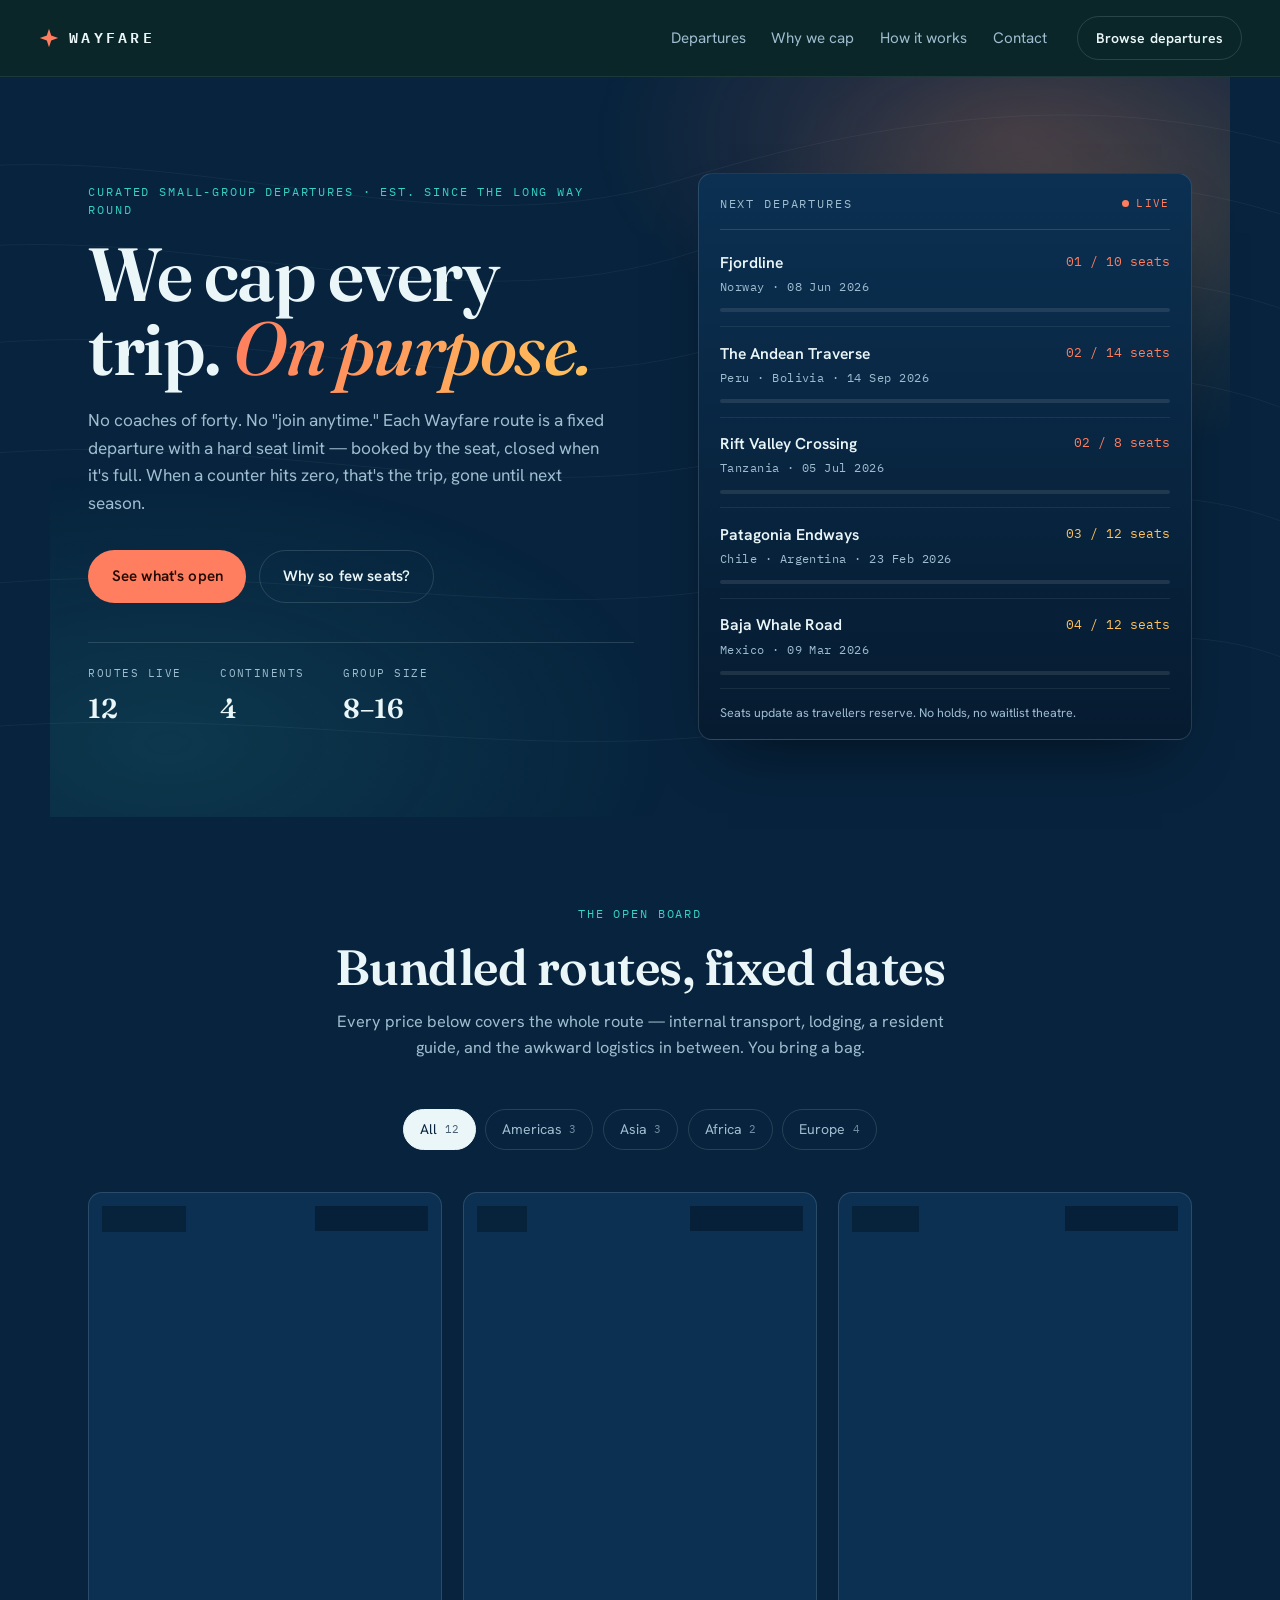
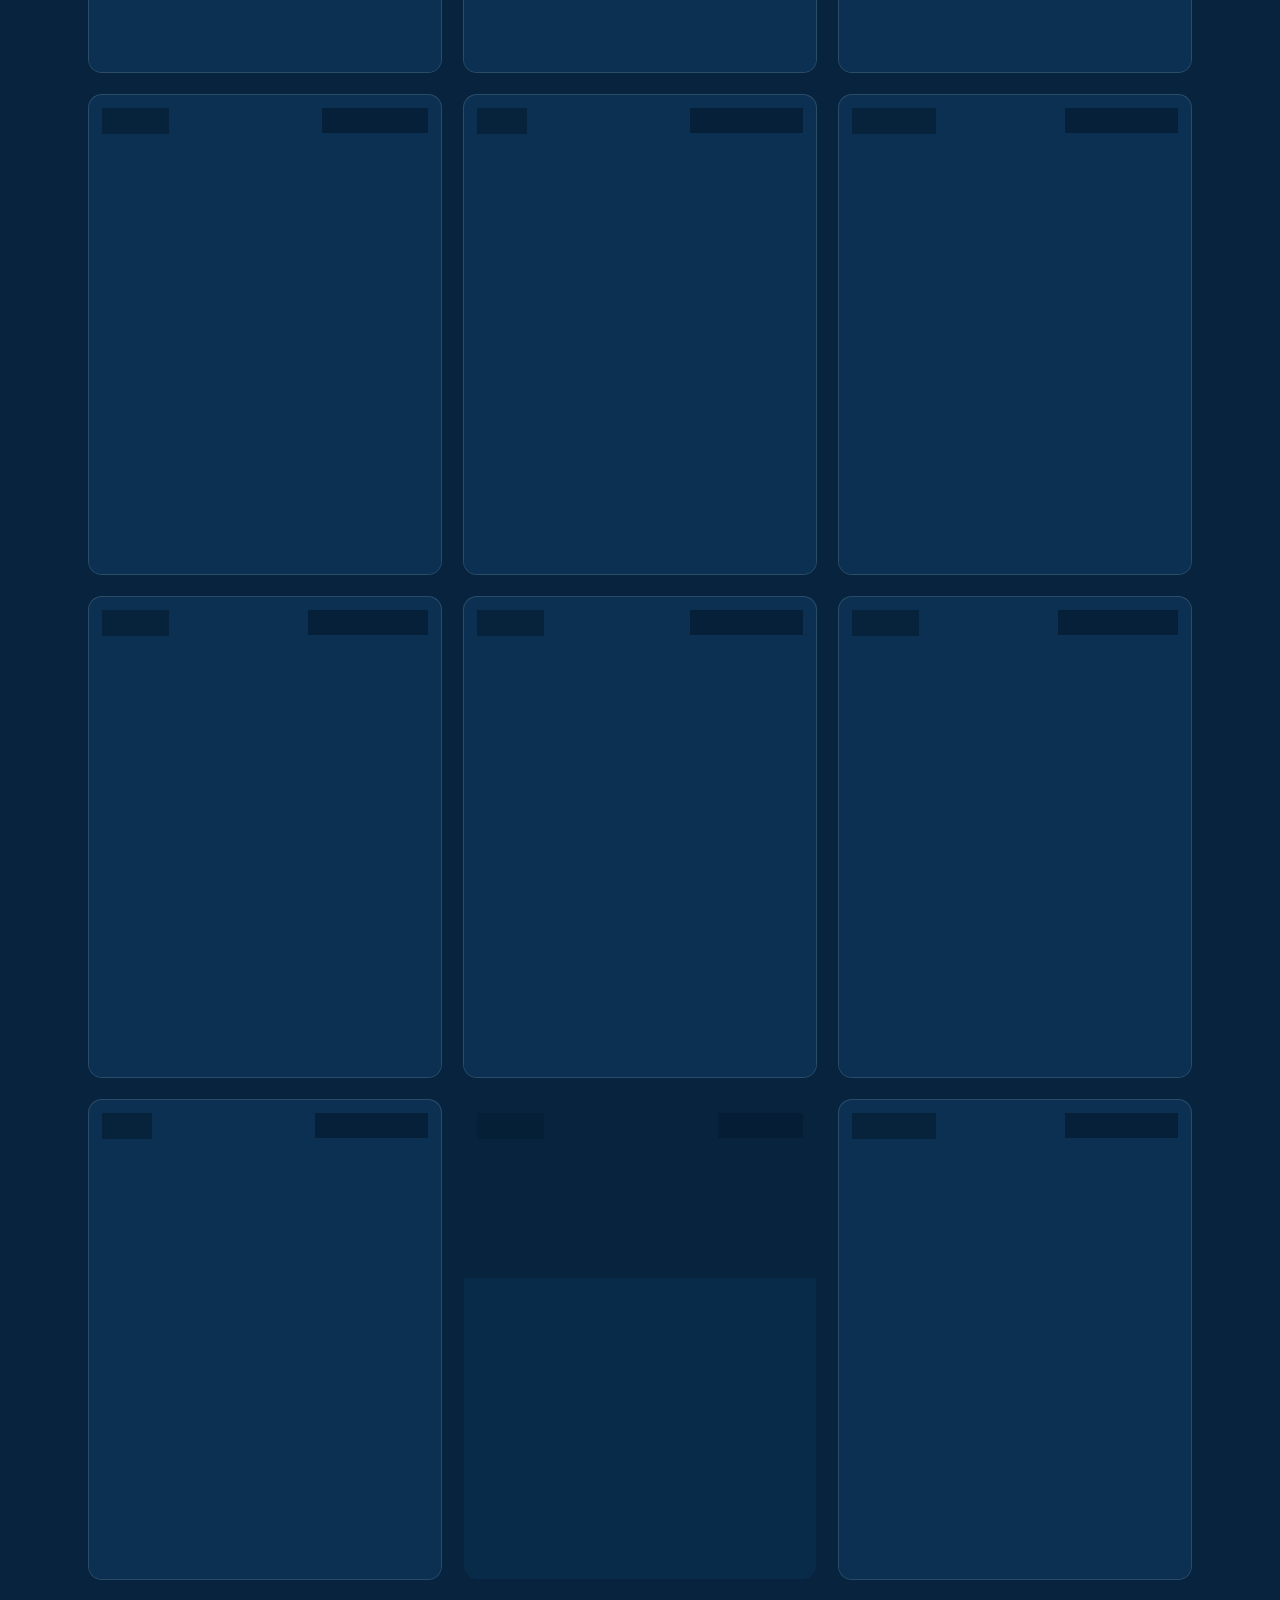
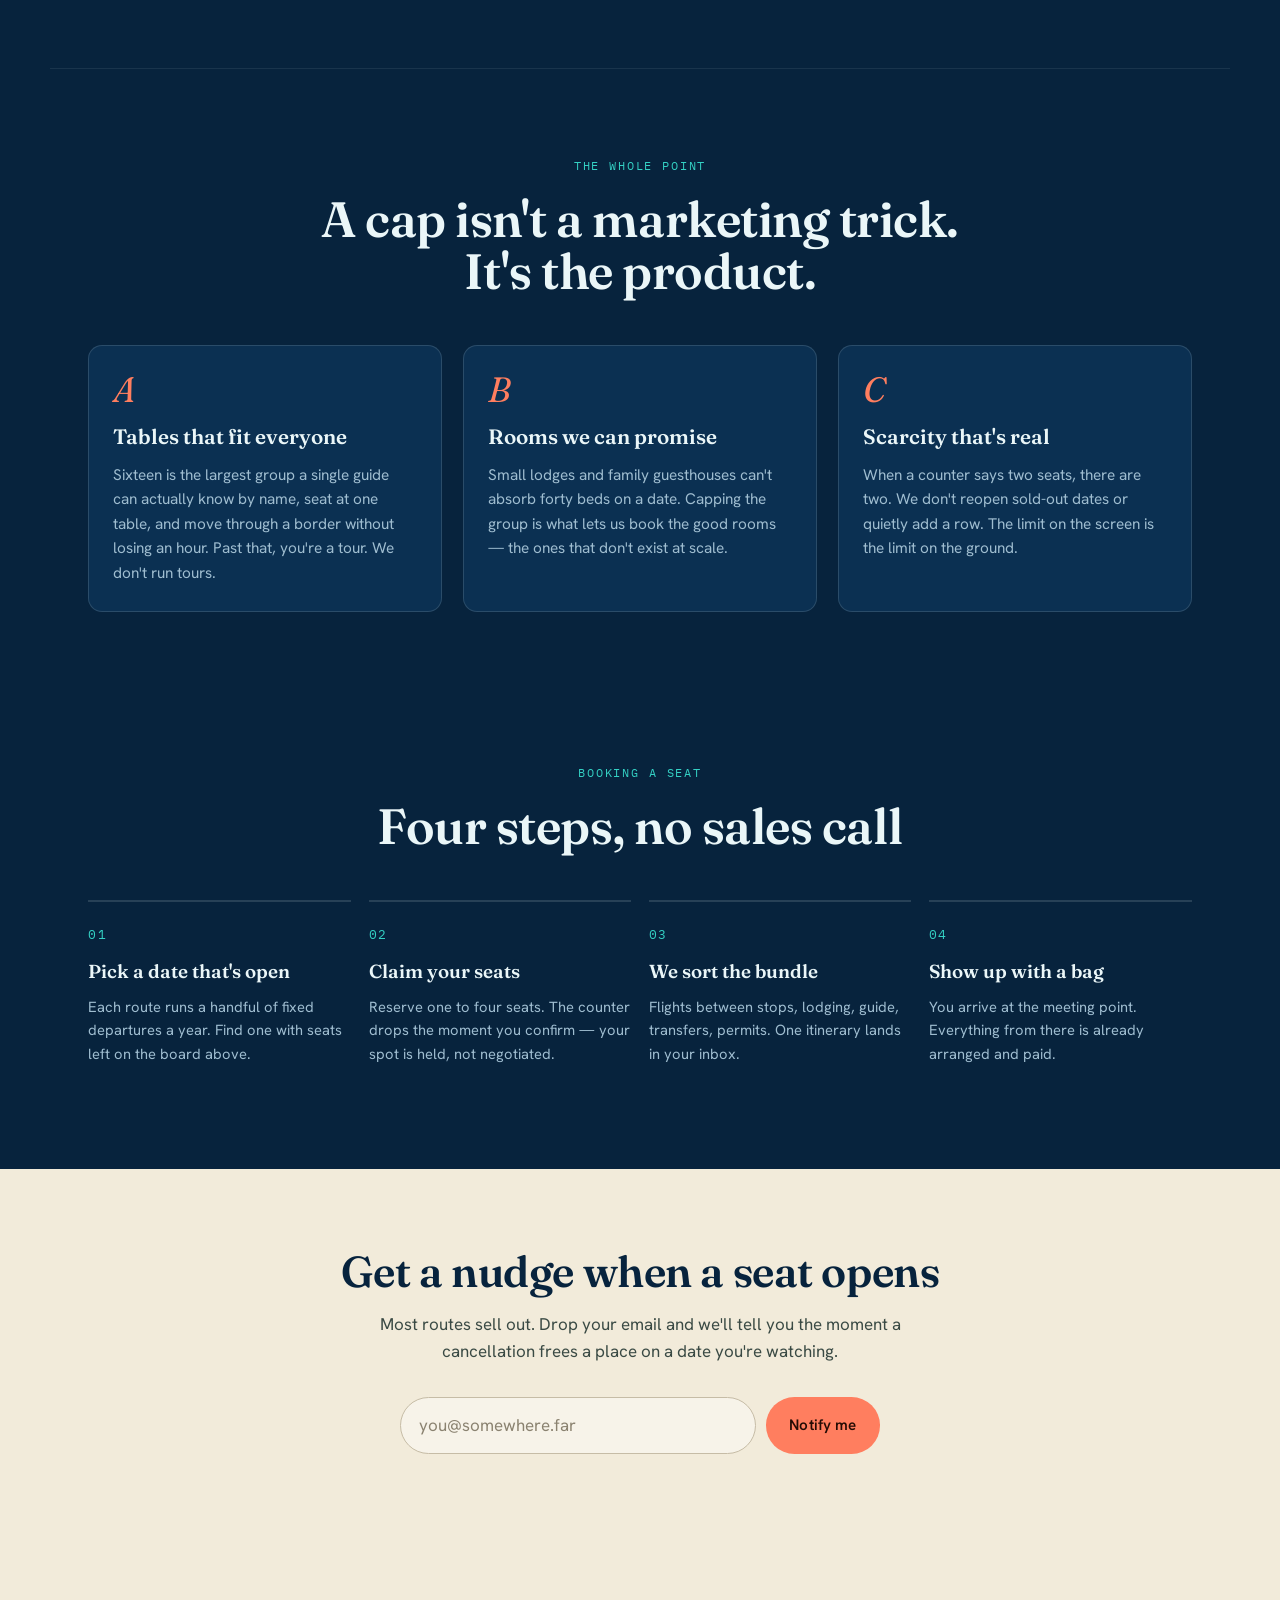
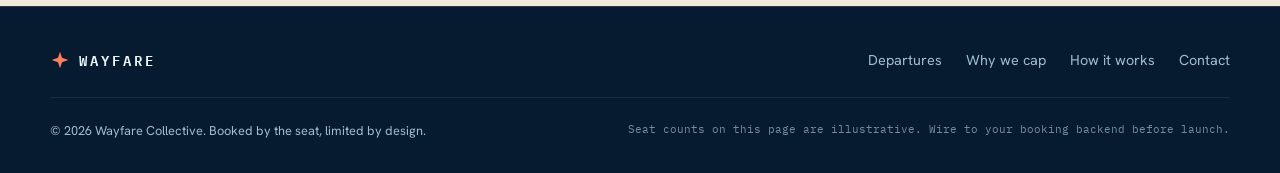
==== index.html @ a14437cc "Add files via upload" ====
<!DOCTYPE html>
<html lang="en">
<head>
<meta charset="UTF-8" />
<meta name="viewport" content="width=device-width, initial-scale=1.0" />
<title>Wayfare — Small-group departures, capped on purpose</title>
<meta name="description" content="Curated small-group trips with fixed dates and a hard cap on every departure. Reserve a seat before it's gone." />

<link rel="preconnect" href="https://fonts.googleapis.com" />
<link rel="preconnect" href="https://fonts.gstatic.com" crossorigin />
<link href="https://fonts.googleapis.com/css2?family=Fraunces:opsz,wght@9..144,400;9..144,500;9..144,600;9..144,900&family=Hanken+Grotesk:wght@400;500;600;700&family=IBM+Plex+Mono:wght@400;500;600&display=swap" rel="stylesheet" />

<link rel="stylesheet" href="styles.css" />
<script src="https://cdn.jsdelivr.net/npm/@emailjs/browser@4/dist/email.min.js"></script>
</head>
<body>

<!-- ambient contour backdrop -->
<svg class="contours" aria-hidden="true" viewBox="0 0 1440 900" preserveAspectRatio="xMidYMid slice">
  <g fill="none" stroke="currentColor" stroke-width="1">
    <path d="M-50 180 C 250 120, 500 260, 760 180 S 1280 80, 1500 200" />
    <path d="M-50 260 C 250 200, 520 340, 780 250 S 1300 150, 1500 280" />
    <path d="M-50 360 C 280 290, 560 430, 820 340 S 1320 250, 1500 380" />
    <path d="M-50 470 C 300 400, 600 540, 880 440 S 1340 360, 1500 490" />
    <path d="M-50 600 C 320 530, 640 660, 920 560 S 1360 480, 1500 610" />
    <path d="M-50 740 C 340 680, 680 800, 960 700 S 1380 620, 1500 760" />
  </g>
</svg>

<!-- ============ HEADER ============ -->
<header class="site-head" id="top">
  <a class="brand" href="#top" aria-label="Wayfare home">
    <span class="brand__mark" aria-hidden="true">
      <svg viewBox="0 0 24 24" width="22" height="22"><path d="M12 2 14.4 9.2 22 12 14.4 14.8 12 22 9.6 14.8 2 12 9.6 9.2Z" fill="currentColor"/></svg>
    </span>
    <span class="brand__word">WAYFARE</span>
  </a>

  <nav class="site-nav" aria-label="Primary">
    <a href="#departures">Departures</a>
    <a href="#why">Why we cap</a>
    <a href="#how">How it works</a>
    <a href="#contact">Contact</a>
  </nav>

  <a class="btn btn--ghost head-cta" href="#departures">Browse departures</a>

  <button class="nav-toggle" aria-expanded="false" aria-controls="mobile-nav" aria-label="Open menu">
    <span></span><span></span><span></span>
  </button>
</header>

<div class="mobile-nav" id="mobile-nav" hidden>
  <a href="#departures">Departures</a>
  <a href="#why">Why we cap</a>
  <a href="#how">How it works</a>
  <a href="#contact">Contact</a>
</div>

<main>
  <!-- ============ HERO ============ -->
  <section class="hero">
    <div class="hero__copy">
      <p class="eyebrow">Curated small-group departures · est. since the long way round</p>
      <h1 class="hero__title">We cap every<br>trip. <em>On purpose.</em></h1>
      <p class="hero__lede">
        No coaches of forty. No "join anytime." Each Wayfare route is a fixed
        departure with a hard seat limit — booked by the seat, closed when it's full.
        When a counter hits zero, that's the trip, gone until next season.
      </p>
      <div class="hero__actions">
        <a class="btn btn--solid" href="#departures">See what's open</a>
        <a class="btn btn--line" href="#why">Why so few seats?</a>
      </div>
      <dl class="hero__stats">
        <div><dt>Routes live</dt><dd data-stat="routes">—</dd></div>
        <div><dt>Continents</dt><dd>4</dd></div>
        <div><dt>Group size</dt><dd>8&ndash;16</dd></div>
      </dl>
    </div>

    <!-- SIGNATURE: live departure manifest -->
    <aside class="manifest" aria-label="Next departures">
      <div class="manifest__head">
        <span class="manifest__title">Next departures</span>
        <span class="live"><span class="live__dot"></span>live</span>
      </div>
      <ul class="manifest__list" id="manifest-list">
        <!-- rows injected by JS -->
      </ul>
      <p class="manifest__foot">Seats update as travellers reserve. No holds, no waitlist theatre.</p>
    </aside>
  </section>

  <!-- ============ DEPARTURES ============ -->
  <section class="departures" id="departures">
    <div class="sec-head">
      <p class="eyebrow">The open board</p>
      <h2 class="sec-title">Bundled routes, fixed dates</h2>
      <p class="sec-sub">Every price below covers the whole route — internal transport, lodging, a resident guide, and the awkward logistics in between. You bring a bag.</p>
    </div>

    <div class="filters" role="tablist" aria-label="Filter departures by region">
      <button class="chip is-active" role="tab" aria-selected="true" data-region="all">All <span class="chip__n" data-count="all"></span></button>
      <button class="chip" role="tab" aria-selected="false" data-region="Americas">Americas <span class="chip__n" data-count="Americas"></span></button>
      <button class="chip" role="tab" aria-selected="false" data-region="Asia">Asia <span class="chip__n" data-count="Asia"></span></button>
      <button class="chip" role="tab" aria-selected="false" data-region="Africa">Africa <span class="chip__n" data-count="Africa"></span></button>
      <button class="chip" role="tab" aria-selected="false" data-region="Europe">Europe <span class="chip__n" data-count="Europe"></span></button>
    </div>

    <div class="grid" id="trip-grid" aria-live="polite">
      <!-- cards injected by JS -->
    </div>
  </section>

  <!-- ============ WHY WE CAP ============ -->
  <section class="why" id="why">
    <div class="sec-head">
      <p class="eyebrow">The whole point</p>
      <h2 class="sec-title">A cap isn't a marketing trick. It's the product.</h2>
    </div>
    <div class="why__grid">
      <article class="reason">
        <span class="reason__num">A</span>
        <h3>Tables that fit everyone</h3>
        <p>Sixteen is the largest group a single guide can actually know by name, seat at one table, and move through a border without losing an hour. Past that, you're a tour. We don't run tours.</p>
      </article>
      <article class="reason">
        <span class="reason__num">B</span>
        <h3>Rooms we can promise</h3>
        <p>Small lodges and family guesthouses can't absorb forty beds on a date. Capping the group is what lets us book the good rooms — the ones that don't exist at scale.</p>
      </article>
      <article class="reason">
        <span class="reason__num">C</span>
        <h3>Scarcity that's real</h3>
        <p>When a counter says two seats, there are two. We don't reopen sold-out dates or quietly add a row. The limit on the screen is the limit on the ground.</p>
      </article>
    </div>
  </section>

  <!-- ============ HOW IT WORKS ============ -->
  <section class="how" id="how">
    <div class="sec-head">
      <p class="eyebrow">Booking a seat</p>
      <h2 class="sec-title">Four steps, no sales call</h2>
    </div>
    <ol class="steps">
      <li class="step">
        <span class="step__n">01</span>
        <h3>Pick a date that's open</h3>
        <p>Each route runs a handful of fixed departures a year. Find one with seats left on the board above.</p>
      </li>
      <li class="step">
        <span class="step__n">02</span>
        <h3>Claim your seats</h3>
        <p>Reserve one to four seats. The counter drops the moment you confirm — your spot is held, not negotiated.</p>
      </li>
      <li class="step">
        <span class="step__n">03</span>
        <h3>We sort the bundle</h3>
        <p>Flights between stops, lodging, guide, transfers, permits. One itinerary lands in your inbox.</p>
      </li>
      <li class="step">
        <span class="step__n">04</span>
        <h3>Show up with a bag</h3>
        <p>You arrive at the meeting point. Everything from there is already arranged and paid.</p>
      </li>
    </ol>
  </section>

  <!-- ============ CONTACT / CTA ============ -->
  <section class="cta-band" id="contact">
    <div class="cta-band__inner">
      <h2>Get a nudge when a seat opens</h2>
      <p>Most routes sell out. Drop your email and we'll tell you the moment a cancellation frees a place on a date you're watching.</p>
      <form class="signup" id="signup" novalidate>
        <label class="visually-hidden" for="signup-email">Email address</label>
        <input id="signup-email" name="email" type="email" inputmode="email" placeholder="you@somewhere.far" autocomplete="email" />
        <button class="btn btn--solid" type="submit">Notify me</button>
        <p class="signup__msg" id="signup-msg" role="status" aria-live="polite"></p>
      </form>
    </div>
  </section>
</main>

<!-- ============ FOOTER ============ -->
<footer class="site-foot">
  <div class="foot__top">
    <div class="brand brand--foot">
      <span class="brand__mark" aria-hidden="true">
        <svg viewBox="0 0 24 24" width="20" height="20"><path d="M12 2 14.4 9.2 22 12 14.4 14.8 12 22 9.6 14.8 2 12 9.6 9.2Z" fill="currentColor"/></svg>
      </span>
      <span class="brand__word">WAYFARE</span>
    </div>
    <nav class="foot__links" aria-label="Footer">
      <a href="#departures">Departures</a>
      <a href="#why">Why we cap</a>
      <a href="#how">How it works</a>
      <a href="#contact">Contact</a>
    </nav>
  </div>
  <div class="foot__bottom">
    <p>&copy; <span id="year"></span> Wayfare Collective. Booked by the seat, limited by design.</p>
    <p class="foot__fine">Seat counts on this page are illustrative. Wire to your booking backend before launch.</p>
  </div>
</footer>

<!-- ============ BOOKING MODAL ============ -->
<div class="modal" id="modal" role="dialog" aria-modal="true" aria-labelledby="modal-title" hidden>
  <div class="modal__scrim" data-close></div>
  <div class="modal__panel" role="document">
    <button class="modal__x" data-close aria-label="Close">&times;</button>

    <div class="modal__body" id="modal-body">
      <!-- reservation form injected by JS -->
    </div>
  </div>
</div>

<!-- toast stack -->
<div class="toasts" id="toasts" aria-live="polite" aria-atomic="false"></div>

<script src="data.js"></script>
<script src="booking.js"></script>
<script src="app.js"></script>
</body>
</html>
---- styles.css ----
/* =========================================================
   WAYFARE — styles.css
   Palette: coastal holiday. Deep ocean blues + turquoise water,
   with a warm sunset coral kept for scarcity & calls to action.
   Type: Fraunces (display) · Hanken Grotesk (body) · IBM Plex Mono (data)
   ========================================================= */

:root{
  --ink:        #07233D;   /* deep ocean navy ground */
  --ink-2:      #0B3052;   /* raised panel */
  --ink-3:      #061B30;   /* recessed */
  --paper:      #F2EBDA;   /* warm sand band — beach contrast */
  --paper-dim:  #d8cdb4;
  --bone:       #EAF6F8;   /* foam — text on dark */
  --bone-dim:   #9FBDD0;   /* muted text on dark */

  --ember:      #FF7E5F;   /* SUNSET CORAL — last seats / CTA warmth */
  --gold:       #FFC15A;   /* SUN — filling */
  --sea:        #34D1C4;   /* TURQUOISE — open / eyebrow accent */
  --sky:        #58B4E8;   /* azure — secondary accent */

  --line:       rgba(234,246,248,.14);
  --line-soft:  rgba(234,246,248,.08);

  --r:          14px;
  --r-sm:       9px;
  --maxw:       1180px;
  --ease:       cubic-bezier(.2,.7,.2,1);

  --f-display:  "Fraunces", Georgia, serif;
  --f-body:     "Hanken Grotesk", system-ui, sans-serif;
  --f-mono:     "IBM Plex Mono", ui-monospace, monospace;
}

/* ---------- reset ---------- */
*{box-sizing:border-box;margin:0;padding:0}
html{scroll-behavior:smooth}
body{
  background:var(--ink);
  color:var(--bone);
  font-family:var(--f-body);
  font-size:17px;
  line-height:1.6;
  -webkit-font-smoothing:antialiased;
  overflow-x:hidden;
}
img,svg{display:block;max-width:100%}
a{color:inherit;text-decoration:none}
button{font:inherit;cursor:pointer;border:none;background:none;color:inherit}
input{font:inherit}

.visually-hidden{position:absolute;width:1px;height:1px;clip:rect(0 0 0 0);overflow:hidden}
[hidden]{display:none!important}

:focus-visible{outline:2px solid var(--gold);outline-offset:3px;border-radius:4px}

/* ---------- ambient contours ---------- */
.contours{
  position:fixed;inset:0;width:100%;height:100%;
  color:var(--bone);opacity:.05;z-index:0;pointer-events:none;
}

/* ---------- shared bits ---------- */
.eyebrow{
  font-family:var(--f-mono);
  font-size:.72rem;letter-spacing:.16em;text-transform:uppercase;
  color:var(--sea);margin-bottom:1.1rem;
}
.sec-head{max-width:640px;margin:0 auto 3rem;text-align:center}
.sec-head .eyebrow{display:block}
.sec-title{
  font-family:var(--f-display);
  font-weight:600;font-size:clamp(2rem,4.5vw,3.1rem);
  line-height:1.05;letter-spacing:-.01em;
}
.sec-sub{color:var(--bone-dim);margin-top:1rem;font-size:1.02rem}

.btn{
  display:inline-flex;align-items:center;justify-content:center;
  gap:.5rem;padding:.85rem 1.4rem;border-radius:100px;
  font-weight:600;font-size:.95rem;letter-spacing:.01em;
  transition:transform .25s var(--ease), background .25s, color .25s, border-color .25s;
  border:1px solid transparent;white-space:nowrap;
}
.btn:hover{transform:translateY(-2px)}
.btn--solid{background:var(--ember);color:#240b04}
.btn--solid:hover{background:#f0734e}
.btn--line{border-color:var(--line);color:var(--bone)}
.btn--line:hover{border-color:var(--bone);background:rgba(245,241,230,.04)}
.btn--ghost{border-color:var(--line);color:var(--bone);padding:.6rem 1.1rem;font-size:.88rem}
.btn--ghost:hover{border-color:var(--sea);color:var(--sea)}

/* =========================================================
   HEADER
   ========================================================= */
.site-head{
  position:sticky;top:0;z-index:40;
  display:flex;align-items:center;gap:1.5rem;
  padding:1rem clamp(1.1rem,4vw,2.4rem);
  background:rgba(12,40,35,.78);
  backdrop-filter:blur(12px);
  border-bottom:1px solid var(--line-soft);
}
.brand{display:flex;align-items:center;gap:.55rem;font-weight:700}
.brand__mark{color:var(--ember);display:grid;place-items:center}
.brand__word{font-family:var(--f-mono);font-weight:600;letter-spacing:.22em;font-size:.92rem}
.site-nav{display:flex;gap:1.6rem;margin-left:auto;font-size:.95rem}
.site-nav a{color:var(--bone-dim);transition:color .2s}
.site-nav a:hover{color:var(--bone)}
.head-cta{margin-left:.4rem}

.nav-toggle{display:none;flex-direction:column;gap:5px;margin-left:auto;padding:.4rem}
.nav-toggle span{width:24px;height:2px;background:var(--bone);transition:.25s}

.mobile-nav{
  display:flex;flex-direction:column;gap:.2rem;padding:1rem clamp(1.1rem,4vw,2.4rem) 1.6rem;
  background:var(--ink-2);border-bottom:1px solid var(--line);
}
.mobile-nav a{padding:.7rem 0;color:var(--bone-dim);border-bottom:1px solid var(--line-soft)}

/* =========================================================
   HERO
   ========================================================= */
.hero{
  position:relative;z-index:1;
  max-width:var(--maxw);margin:0 auto;
  padding:clamp(3rem,8vw,6rem) clamp(1.1rem,4vw,2.4rem) clamp(3rem,6vw,5rem);
  display:grid;grid-template-columns:1.05fr .95fr;gap:clamp(2rem,5vw,4rem);
  align-items:center;
}
.hero::before{
  content:"";position:absolute;inset:0;z-index:-1;pointer-events:none;
  background:
    radial-gradient(60% 55% at 82% 8%, rgba(255,126,95,.20), transparent 60%),
    radial-gradient(50% 50% at 88% 22%, rgba(255,193,90,.14), transparent 60%),
    radial-gradient(70% 60% at 10% 90%, rgba(52,209,196,.12), transparent 62%);
}
.hero__title{
  font-family:var(--f-display);
  font-weight:600;font-size:clamp(2.7rem,6.5vw,4.7rem);
  line-height:.98;letter-spacing:-.02em;margin-bottom:1.4rem;
}
.hero__title em{
  font-style:italic;font-weight:500;
  background:linear-gradient(100deg,var(--ember),var(--gold));
  -webkit-background-clip:text;background-clip:text;color:transparent;
}
.hero__lede{color:var(--bone-dim);font-size:1.08rem;max-width:30em;margin-bottom:2rem}
.hero__actions{display:flex;gap:.8rem;flex-wrap:wrap;margin-bottom:2.4rem}
.hero__stats{display:flex;gap:2.4rem;border-top:1px solid var(--line);padding-top:1.4rem}
.hero__stats dt{font-family:var(--f-mono);font-size:.66rem;letter-spacing:.14em;text-transform:uppercase;color:var(--bone-dim);margin-bottom:.3rem}
.hero__stats dd{font-family:var(--f-display);font-size:1.7rem;font-weight:600}

/* ---- live manifest (signature) ---- */
.manifest{
  background:linear-gradient(180deg,var(--ink-2),var(--ink-3));
  border:1px solid var(--line);border-radius:var(--r);
  padding:1.3rem 1.3rem 1.1rem;
  box-shadow:0 30px 60px -30px rgba(0,0,0,.6);
}
.manifest__head{
  display:flex;align-items:center;justify-content:space-between;
  padding-bottom:1rem;margin-bottom:.4rem;border-bottom:1px solid var(--line);
}
.manifest__title{font-family:var(--f-mono);font-size:.72rem;letter-spacing:.16em;text-transform:uppercase;color:var(--bone-dim)}
.live{display:inline-flex;align-items:center;gap:.45rem;font-family:var(--f-mono);font-size:.7rem;letter-spacing:.12em;text-transform:uppercase;color:var(--ember)}
.live__dot{width:7px;height:7px;border-radius:50%;background:var(--ember);box-shadow:0 0 0 0 rgba(255,126,95,.6);animation:pulse 2s infinite}
@keyframes pulse{0%{box-shadow:0 0 0 0 rgba(255,126,95,.5)}70%{box-shadow:0 0 0 7px rgba(255,126,95,0)}100%{box-shadow:0 0 0 0 rgba(255,126,95,0)}}

.manifest__list{list-style:none}
.m-row{
  display:grid;grid-template-columns:1fr auto;gap:.2rem .8rem;
  align-items:center;padding:.85rem 0;border-bottom:1px solid var(--line-soft);
  opacity:0;transform:translateY(8px);animation:rowIn .5s var(--ease) forwards;
}
@keyframes rowIn{to{opacity:1;transform:none}}
.m-row__name{font-weight:600;font-size:.98rem}
.m-row__date{font-family:var(--f-mono);font-size:.74rem;color:var(--bone-dim);letter-spacing:.04em}
.m-row__seats{font-family:var(--f-mono);font-size:.8rem;text-align:right;white-space:nowrap}
.m-row__meter{grid-column:1 / -1;height:4px;border-radius:4px;background:rgba(245,241,230,.1);overflow:hidden;margin-top:.5rem}
.m-row__fill{height:100%;border-radius:4px;transition:width .5s var(--ease)}
.manifest__foot{font-size:.78rem;color:var(--bone-dim);margin-top:.9rem;line-height:1.45}

/* availability colour states (shared) */
.s-open  {color:var(--sea)}
.s-fill  {color:var(--gold)}
.s-last  {color:var(--ember)}
.s-out   {color:var(--paper-dim)}
.f-open  {background:var(--sea)}
.f-fill  {background:var(--gold)}
.f-last  {background:var(--ember)}
.f-out   {background:var(--paper-dim)}

/* =========================================================
   DEPARTURES GRID
   ========================================================= */
.departures{position:relative;z-index:1;max-width:var(--maxw);margin:0 auto;padding:clamp(3rem,7vw,5.5rem) clamp(1.1rem,4vw,2.4rem)}

.filters{display:flex;flex-wrap:wrap;gap:.6rem;justify-content:center;margin-bottom:2.6rem}
.chip{
  display:inline-flex;align-items:center;gap:.45rem;
  padding:.5rem 1rem;border-radius:100px;border:1px solid var(--line);
  font-size:.88rem;color:var(--bone-dim);transition:.2s;
}
.chip:hover{border-color:var(--sea);color:var(--bone)}
.chip.is-active{background:var(--bone);color:var(--ink);border-color:var(--bone)}
.chip__n{font-family:var(--f-mono);font-size:.7rem;opacity:.7}

.grid{display:grid;grid-template-columns:repeat(3,1fr);gap:1.3rem}

.card{
  position:relative;
  border:1px solid var(--line);border-radius:var(--r);
  overflow:hidden;cursor:pointer;perspective:1100px;
  background:var(--ink-2);
  transition:border-color .3s,box-shadow .3s,opacity .5s var(--ease),transform .5s var(--ease);
  opacity:0;transform:translateY(16px);
}
.card.in{opacity:1;transform:none}
.card:hover{border-color:rgba(234,246,248,.28)}
.card.is-out{opacity:.66}

/* the 3D-tilted inner shell */
.card__tilt{
  display:flex;flex-direction:column;height:100%;
  transform-style:preserve-3d;will-change:transform;
  transition:transform .35s var(--ease),box-shadow .35s var(--ease);
}
.card:hover .card__tilt{box-shadow:0 34px 60px -30px rgba(0,0,0,.75)}

.plate{position:relative;height:178px;overflow:hidden;transform-style:preserve-3d}
.plate__img{
  position:absolute;inset:0;width:100%;height:100%;object-fit:cover;
  transition:transform .45s var(--ease);will-change:transform;
}
.plate::after{content:"";position:absolute;inset:0;background:linear-gradient(180deg,rgba(6,27,48,.05),rgba(6,27,48,.45))}
.plate__tag{
  position:absolute;top:.8rem;left:.8rem;z-index:2;
  font-family:var(--f-mono);font-size:.66rem;letter-spacing:.12em;text-transform:uppercase;
  background:rgba(6,27,48,.6);color:var(--bone);padding:.3rem .55rem;border-radius:100px;backdrop-filter:blur(4px);
}
.plate__coord{
  position:absolute;bottom:.7rem;right:.8rem;z-index:2;
  font-family:var(--f-mono);font-size:.62rem;letter-spacing:.06em;color:rgba(234,246,248,.85);
}
.badge{
  position:absolute;top:.8rem;right:.8rem;z-index:2;
  display:inline-flex;align-items:center;gap:.35rem;
  font-family:var(--f-mono);font-size:.62rem;letter-spacing:.1em;text-transform:uppercase;
  background:rgba(6,27,48,.7);padding:.3rem .55rem;border-radius:100px;backdrop-filter:blur(4px);
}
.badge::before{content:"";width:6px;height:6px;border-radius:50%;background:currentColor}
.badge.s-last::before{animation:pulse 2s infinite}

.card__body{padding:1.2rem 1.25rem 1.35rem;display:flex;flex-direction:column;gap:.7rem;flex:1;background:var(--ink-2)}
.card__name{font-family:var(--f-display);font-weight:600;font-size:1.32rem;line-height:1.1}
.card__where{font-family:var(--f-mono);font-size:.72rem;color:var(--bone-dim);letter-spacing:.04em}
.card__blurb{color:var(--bone-dim);font-size:.92rem;line-height:1.5}
.card__meta{display:flex;flex-wrap:wrap;gap:.4rem .9rem;font-family:var(--f-mono);font-size:.74rem;color:var(--bone-dim);letter-spacing:.03em}
.card__meta b{color:var(--bone);font-weight:500}

.avail{margin-top:.2rem}
.avail__top{display:flex;align-items:center;justify-content:space-between;margin-bottom:.4rem}
.avail__label{font-family:var(--f-mono);font-size:.74rem;letter-spacing:.05em}
.avail__price{font-family:var(--f-display);font-weight:600;font-size:1.15rem}
.avail__price span{font-family:var(--f-mono);font-size:.66rem;color:var(--bone-dim);letter-spacing:.05em;font-weight:400}
.avail__bar{height:6px;border-radius:6px;background:rgba(234,246,248,.1);overflow:hidden}
.avail__fill{height:100%;border-radius:6px;transition:width .5s var(--ease)}

.card__foot{display:flex;align-items:center;justify-content:space-between;gap:.7rem;margin-top:.4rem}
.card__view{
  font-family:var(--f-mono);font-size:.74rem;letter-spacing:.04em;color:var(--sea);
  position:relative;z-index:3;transition:.2s;
}
.card__view:hover{color:var(--bone)}
.btn--book{background:var(--ember);color:#3a1206;padding:.7rem 1.1rem;position:relative;z-index:3}
.btn--book:hover{background:#ff9277}
.btn--book[disabled]{background:rgba(234,246,248,.12);color:var(--bone-dim);cursor:not-allowed}

/* =========================================================
   WHY
   ========================================================= */
.why{position:relative;z-index:1;max-width:var(--maxw);margin:0 auto;padding:clamp(3rem,7vw,5.5rem) clamp(1.1rem,4vw,2.4rem);border-top:1px solid var(--line-soft)}
.why__grid{display:grid;grid-template-columns:repeat(3,1fr);gap:1.3rem}
.reason{background:var(--ink-2);border:1px solid var(--line);border-radius:var(--r);padding:1.6rem 1.5rem}
.reason__num{font-family:var(--f-display);font-style:italic;font-size:2.2rem;color:var(--ember);line-height:1;display:block;margin-bottom:.8rem}
.reason h3{font-family:var(--f-display);font-weight:600;font-size:1.3rem;margin-bottom:.6rem}
.reason p{color:var(--bone-dim);font-size:.96rem}

/* =========================================================
   HOW
   ========================================================= */
.how{position:relative;z-index:1;max-width:var(--maxw);margin:0 auto;padding:clamp(2rem,5vw,4rem) clamp(1.1rem,4vw,2.4rem) clamp(3rem,7vw,5.5rem)}
.steps{list-style:none;display:grid;grid-template-columns:repeat(4,1fr);gap:1.1rem;counter-reset:none}
.step{border-top:2px solid var(--line);padding-top:1.1rem}
.step__n{font-family:var(--f-mono);font-size:.8rem;color:var(--sea);letter-spacing:.1em}
.step h3{font-family:var(--f-display);font-weight:600;font-size:1.18rem;margin:.6rem 0 .5rem}
.step p{color:var(--bone-dim);font-size:.92rem}

/* =========================================================
   CTA BAND
   ========================================================= */
.cta-band{position:relative;z-index:1;background:var(--paper);color:var(--ink);margin-top:1rem}
.cta-band__inner{max-width:760px;margin:0 auto;padding:clamp(3rem,7vw,5rem) clamp(1.1rem,4vw,2.4rem);text-align:center}
.cta-band h2{font-family:var(--f-display);font-weight:600;font-size:clamp(1.8rem,4vw,2.7rem);line-height:1.05;letter-spacing:-.01em}
.cta-band p{color:#3a4a44;margin:1rem auto 2rem;max-width:34em}
.signup{display:flex;gap:.6rem;flex-wrap:wrap;justify-content:center;max-width:480px;margin:0 auto;position:relative}
.signup input{
  flex:1;min-width:220px;padding:.85rem 1.1rem;border-radius:100px;
  border:1px solid #c6bca6;background:#f7f3e9;color:var(--ink);
}
.signup input::placeholder{color:#8a8270}
.signup input:focus-visible{outline:2px solid var(--ember);border-color:transparent}
.signup .btn--solid{color:#240b04}
.signup__msg{flex-basis:100%;font-family:var(--f-mono);font-size:.78rem;color:#2f6b50;min-height:1.2em;margin-top:.3rem}

/* =========================================================
   FOOTER
   ========================================================= */
.site-foot{position:relative;z-index:1;background:var(--ink-3);border-top:1px solid var(--line);padding:2.6rem clamp(1.1rem,4vw,2.4rem) 2rem}
.foot__top{max-width:var(--maxw);margin:0 auto;display:flex;align-items:center;justify-content:space-between;gap:1.5rem;flex-wrap:wrap;padding-bottom:1.6rem;border-bottom:1px solid var(--line-soft)}
.brand--foot .brand__word{font-size:.85rem}
.foot__links{display:flex;gap:1.5rem;font-size:.9rem}
.foot__links a{color:var(--bone-dim)}
.foot__links a:hover{color:var(--bone)}
.foot__bottom{max-width:var(--maxw);margin:1.4rem auto 0;display:flex;justify-content:space-between;gap:1rem;flex-wrap:wrap;font-size:.8rem;color:var(--bone-dim)}
.foot__fine{font-family:var(--f-mono);font-size:.7rem;opacity:.7}

/* =========================================================
   MODAL
   ========================================================= */
.modal{position:fixed;inset:0;z-index:60;display:grid;place-items:center;padding:1.2rem}
.modal[hidden]{display:none}
.modal__scrim{position:absolute;inset:0;background:rgba(6,18,16,.7);backdrop-filter:blur(3px);animation:fade .25s}
@keyframes fade{from{opacity:0}}
.modal__panel{
  position:relative;width:min(520px,100%);max-height:90vh;overflow:auto;
  background:var(--ink-2);border:1px solid var(--line);border-radius:var(--r);
  padding:1.8rem 1.7rem;box-shadow:0 40px 80px -30px rgba(0,0,0,.8);
  animation:popIn .3s var(--ease);
}
@keyframes popIn{from{opacity:0;transform:translateY(16px) scale(.98)}}
.modal__x{position:absolute;top:.8rem;right:1rem;font-size:1.7rem;line-height:1;color:var(--bone-dim);padding:.2rem .5rem}
.modal__x:hover{color:var(--bone)}

.m-trip{font-family:var(--f-mono);font-size:.7rem;letter-spacing:.12em;text-transform:uppercase;color:var(--sea);margin-bottom:.5rem}
.m-name{font-family:var(--f-display);font-weight:600;font-size:1.7rem;line-height:1.05;margin-bottom:.4rem}
.m-sub{color:var(--bone-dim);font-size:.9rem;margin-bottom:1.3rem}
.m-line{display:flex;justify-content:space-between;gap:1rem;font-size:.9rem;padding:.55rem 0;border-bottom:1px solid var(--line-soft)}
.m-line span:first-child{color:var(--bone-dim)}
.m-line b{font-weight:600}

.qty{display:flex;align-items:center;gap:0;margin:1.2rem 0 .4rem;border:1px solid var(--line);border-radius:100px;width:max-content;overflow:hidden}
.qty button{width:42px;height:42px;font-size:1.2rem;color:var(--bone);transition:background .2s}
.qty button:hover{background:rgba(245,241,230,.06)}
.qty button[disabled]{opacity:.3;cursor:not-allowed}
.qty__val{min-width:46px;text-align:center;font-family:var(--f-mono);font-weight:600}
.qty-hint{font-family:var(--f-mono);font-size:.72rem;color:var(--bone-dim);margin-bottom:1.2rem}

.m-field{margin-bottom:.9rem}
.m-field label{display:block;font-family:var(--f-mono);font-size:.68rem;letter-spacing:.1em;text-transform:uppercase;color:var(--bone-dim);margin-bottom:.4rem}
.m-field input{width:100%;padding:.75rem .9rem;border-radius:var(--r-sm);border:1px solid var(--line);background:var(--ink-3);color:var(--bone)}
.m-field input:focus-visible{outline:2px solid var(--gold);border-color:transparent}
.m-total{display:flex;justify-content:space-between;align-items:baseline;margin:1.2rem 0;font-family:var(--f-display)}
.m-total .lbl{font-family:var(--f-body);color:var(--bone-dim);font-size:.9rem}
.m-total .amt{font-size:1.8rem;font-weight:600}
.modal .btn--solid{width:100%}
.m-err{font-family:var(--f-mono);font-size:.74rem;color:var(--ember);min-height:1.1em;margin-top:.6rem}

/* confirmation state */
.m-done{text-align:center;padding:1rem 0}
.m-done__seal{width:64px;height:64px;border-radius:50%;background:var(--sea);color:var(--ink);display:grid;place-items:center;margin:0 auto 1.2rem;font-size:1.8rem}
.m-done h3{font-family:var(--f-display);font-weight:600;font-size:1.6rem;margin-bottom:.5rem}
.m-done p{color:var(--bone-dim);font-size:.95rem;margin-bottom:1.4rem}

/* =========================================================
   TOASTS
   ========================================================= */
.toasts{position:fixed;left:1.2rem;bottom:1.2rem;z-index:70;display:flex;flex-direction:column;gap:.6rem;max-width:330px}
.toast{
  display:flex;gap:.7rem;align-items:flex-start;
  background:var(--ink-2);border:1px solid var(--line);border-left:3px solid var(--ember);
  border-radius:var(--r-sm);padding:.75rem .9rem;font-size:.84rem;
  box-shadow:0 18px 40px -20px rgba(0,0,0,.7);
  animation:toastIn .35s var(--ease);
}
.toast.out{animation:toastOut .35s var(--ease) forwards}
@keyframes toastIn{from{opacity:0;transform:translateX(-16px)}}
@keyframes toastOut{to{opacity:0;transform:translateX(-16px)}}
.toast__dot{width:8px;height:8px;border-radius:50%;background:var(--ember);margin-top:.45rem;flex:none}
.toast b{color:var(--bone)}
.toast span{color:var(--bone-dim)}

/* =========================================================
   RESPONSIVE
   ========================================================= */
@media (max-width:980px){
  .hero{grid-template-columns:1fr}
  .grid,.why__grid{grid-template-columns:repeat(2,1fr)}
  .steps{grid-template-columns:repeat(2,1fr)}
}
@media (max-width:760px){
  .site-nav,.head-cta{display:none}
  .nav-toggle{display:flex}
  .nav-toggle[aria-expanded="true"] span:nth-child(1){transform:translateY(7px) rotate(45deg)}
  .nav-toggle[aria-expanded="true"] span:nth-child(2){opacity:0}
  .nav-toggle[aria-expanded="true"] span:nth-child(3){transform:translateY(-7px) rotate(-45deg)}
  .grid,.why__grid,.steps{grid-template-columns:1fr}
  .hero__stats{gap:1.6rem}
  .toasts{left:.8rem;right:.8rem;max-width:none}
}

/* =========================================================
   REDUCED MOTION
   ========================================================= */
@media (prefers-reduced-motion:reduce){
  *{animation-duration:.001ms!important;animation-iteration-count:1!important;transition-duration:.001ms!important;scroll-behavior:auto!important}
  .card{opacity:1;transform:none}
  .card__tilt,.plate__img,.g-item__media,.manifest{transform:none!important}
}

/* =========================================================
   DESTINATION DETAIL PAGE
   ========================================================= */
.detail{max-width:1000px;margin:0 auto;padding:clamp(1.4rem,4vw,2.4rem) clamp(1.1rem,4vw,2.4rem) 4rem}
.d-back{display:inline-block;font-family:var(--f-mono);font-size:.8rem;letter-spacing:.04em;color:var(--bone-dim);margin-bottom:1.6rem;transition:.2s}
.d-back:hover{color:var(--bone)}
.d-missing{text-align:center;padding:5rem 1rem}
.d-missing h1{font-family:var(--f-display);font-size:2rem;margin-bottom:.6rem}
.d-missing p{color:var(--bone-dim);margin-bottom:1.6rem}

.d-hero{display:grid;grid-template-columns:1fr 1fr;gap:clamp(1.4rem,4vw,3rem);align-items:center;margin-bottom:clamp(2.4rem,6vw,4rem)}
.d-hero__media{
  position:relative;border-radius:var(--r);overflow:hidden;aspect-ratio:4/5;
  box-shadow:0 36px 70px -34px rgba(0,0,0,.75);
}
.d-hero__media img{width:100%;height:100%;object-fit:cover;display:block}
.d-hero__region{
  position:absolute;left:.9rem;bottom:.9rem;
  font-family:var(--f-mono);font-size:.66rem;letter-spacing:.1em;text-transform:uppercase;
  background:rgba(6,27,48,.65);color:var(--bone);padding:.35rem .6rem;border-radius:100px;backdrop-filter:blur(4px);
}
.d-title{font-family:var(--f-display);font-weight:600;font-size:clamp(2.2rem,5vw,3.4rem);line-height:1.02;letter-spacing:-.02em;margin:.4rem 0 1rem}
.d-lede{color:var(--bone-dim);font-size:1.05rem;line-height:1.6;margin-bottom:1.6rem}
.d-facts{display:flex;gap:2rem;border-top:1px solid var(--line);padding-top:1.1rem;margin-bottom:1.4rem;flex-wrap:wrap}
.d-facts dt{font-family:var(--f-mono);font-size:.64rem;letter-spacing:.12em;text-transform:uppercase;color:var(--bone-dim);margin-bottom:.25rem}
.d-facts dd{font-family:var(--f-display);font-size:1.3rem;font-weight:600}

.d-avail{background:var(--ink-2);border:1px solid var(--line);border-radius:var(--r);padding:1.1rem 1.2rem}
.d-avail__row{display:flex;align-items:center;justify-content:space-between;margin-bottom:.6rem}
.d-avail__label{font-family:var(--f-mono);font-size:.8rem;letter-spacing:.05em}
.d-avail__price{font-family:var(--f-display);font-weight:600;font-size:1.3rem}
.d-avail__price span{font-family:var(--f-mono);font-size:.7rem;color:var(--bone-dim);font-weight:400}
.d-avail__bar{height:7px;border-radius:7px;background:rgba(234,246,248,.1);overflow:hidden;margin-bottom:1rem}
.d-avail__fill{height:100%;border-radius:7px}
.d-reserve{width:100%}

.d-section{border-top:1px solid var(--line-soft);padding-top:2.2rem;margin-bottom:2.6rem}
.d-h2{font-family:var(--f-display);font-weight:600;font-size:1.7rem;margin-bottom:1.2rem}
.d-highlights{list-style:none;display:grid;gap:.7rem}
.d-highlights li{position:relative;padding-left:1.7rem;color:var(--bone-dim);line-height:1.55}
.d-highlights li::before{content:"";position:absolute;left:0;top:.55em;width:9px;height:9px;border-radius:50%;background:var(--sea)}

.d-route{list-style:none;display:grid;gap:0}
.d-stop{display:grid;grid-template-columns:auto 1fr;gap:1.1rem;padding:1.1rem 0;border-bottom:1px solid var(--line-soft)}
.d-stop:last-child{border-bottom:0}
.d-stop__n{font-family:var(--f-mono);font-size:.95rem;color:var(--sea);padding-top:.15rem}
.d-stop h3{font-family:var(--f-display);font-weight:600;font-size:1.18rem;margin-bottom:.25rem}
.d-stop p{color:var(--bone-dim);line-height:1.55;font-size:.96rem}

/* ---- gallery ---- */
.d-gallery{display:grid;grid-template-columns:repeat(6,1fr);gap:.9rem}
.g-item{position:relative;margin:0;cursor:pointer;perspective:900px;grid-column:span 2}
.g-item--0{grid-column:span 4}
.g-item--3{grid-column:span 4}
.g-item__media{
  position:relative;overflow:hidden;border-radius:var(--r-sm);aspect-ratio:3/2;
  background-size:cover;transform-style:preserve-3d;will-change:transform;
  transition:transform .3s var(--ease),box-shadow .3s;border:1px solid var(--line);
}
.g-item:hover .g-item__media{box-shadow:0 26px 46px -26px rgba(0,0,0,.7)}
.g-item__media img{width:100%;height:100%;object-fit:cover;display:block;transition:transform .4s var(--ease)}
.g-item:hover .g-item__media img{transform:scale(1.07)}
.g-item figcaption{font-family:var(--f-mono);font-size:.7rem;letter-spacing:.03em;color:var(--bone-dim);margin-top:.5rem}
.d-credit{font-family:var(--f-mono);font-size:.68rem;color:var(--bone-dim);margin-top:1rem;opacity:.8}
.d-credit code{background:rgba(234,246,248,.08);padding:.1rem .4rem;border-radius:5px}

.d-included{list-style:none;display:grid;grid-template-columns:repeat(2,1fr);gap:.7rem}
.d-included li{position:relative;padding-left:1.6rem;color:var(--bone-dim);line-height:1.5}
.d-included li::before{content:"\2713";position:absolute;left:0;color:var(--sea);font-size:.9rem}

.d-cta{
  display:flex;align-items:center;justify-content:space-between;gap:2rem;flex-wrap:wrap;
  background:var(--paper);color:var(--ink);border-radius:var(--r);padding:clamp(1.6rem,4vw,2.6rem);margin-top:1rem;
}
.d-cta h2{font-family:var(--f-display);font-weight:600;font-size:1.6rem;margin-bottom:.4rem}
.d-cta p{color:#3a5566;max-width:34em;line-height:1.5}
.d-cta .btn--solid{white-space:nowrap}
.d-cta .signup{flex:0 0 auto}

/* ---- lightbox ---- */
.lightbox{position:fixed;inset:0;z-index:200;display:flex;align-items:center;justify-content:center;padding:clamp(1rem,4vw,3rem)}
.lightbox__scrim{position:absolute;inset:0;background:rgba(4,15,28,.92);backdrop-filter:blur(4px)}
.lightbox__fig{position:relative;z-index:1;max-width:1100px;max-height:88vh;margin:0;text-align:center;animation:popIn .35s var(--ease)}
.lightbox__fig img{max-width:100%;max-height:80vh;border-radius:var(--r-sm);box-shadow:0 40px 80px -30px rgba(0,0,0,.8);opacity:0;transition:opacity .3s}
.lightbox__fig figcaption{font-family:var(--f-mono);font-size:.8rem;letter-spacing:.04em;color:var(--bone-dim);margin-top:1rem}
.lb-nav{
  position:absolute;z-index:2;top:50%;transform:translateY(-50%);
  width:52px;height:52px;border-radius:50%;
  background:rgba(234,246,248,.1);color:var(--bone);font-size:1.8rem;line-height:1;
  display:flex;align-items:center;justify-content:center;backdrop-filter:blur(6px);transition:.2s;
}
.lb-nav:hover{background:rgba(234,246,248,.22)}
.lb-prev{left:clamp(.6rem,3vw,2rem)}
.lb-next{right:clamp(.6rem,3vw,2rem)}
.lightbox__x{position:absolute;z-index:2;top:1.2rem;right:1.4rem;background:none;color:var(--bone);font-size:2rem;line-height:1;opacity:.8;transition:.2s}
.lightbox__x:hover{opacity:1}

@media (max-width:820px){
  .d-hero{grid-template-columns:1fr}
  .d-hero__media{aspect-ratio:16/10;max-height:46vh}
  .d-gallery{grid-template-columns:repeat(2,1fr)}
  .g-item,.g-item--0,.g-item--3{grid-column:span 1}
  .d-included{grid-template-columns:1fr}
  .d-cta{flex-direction:column;align-items:flex-start}
}
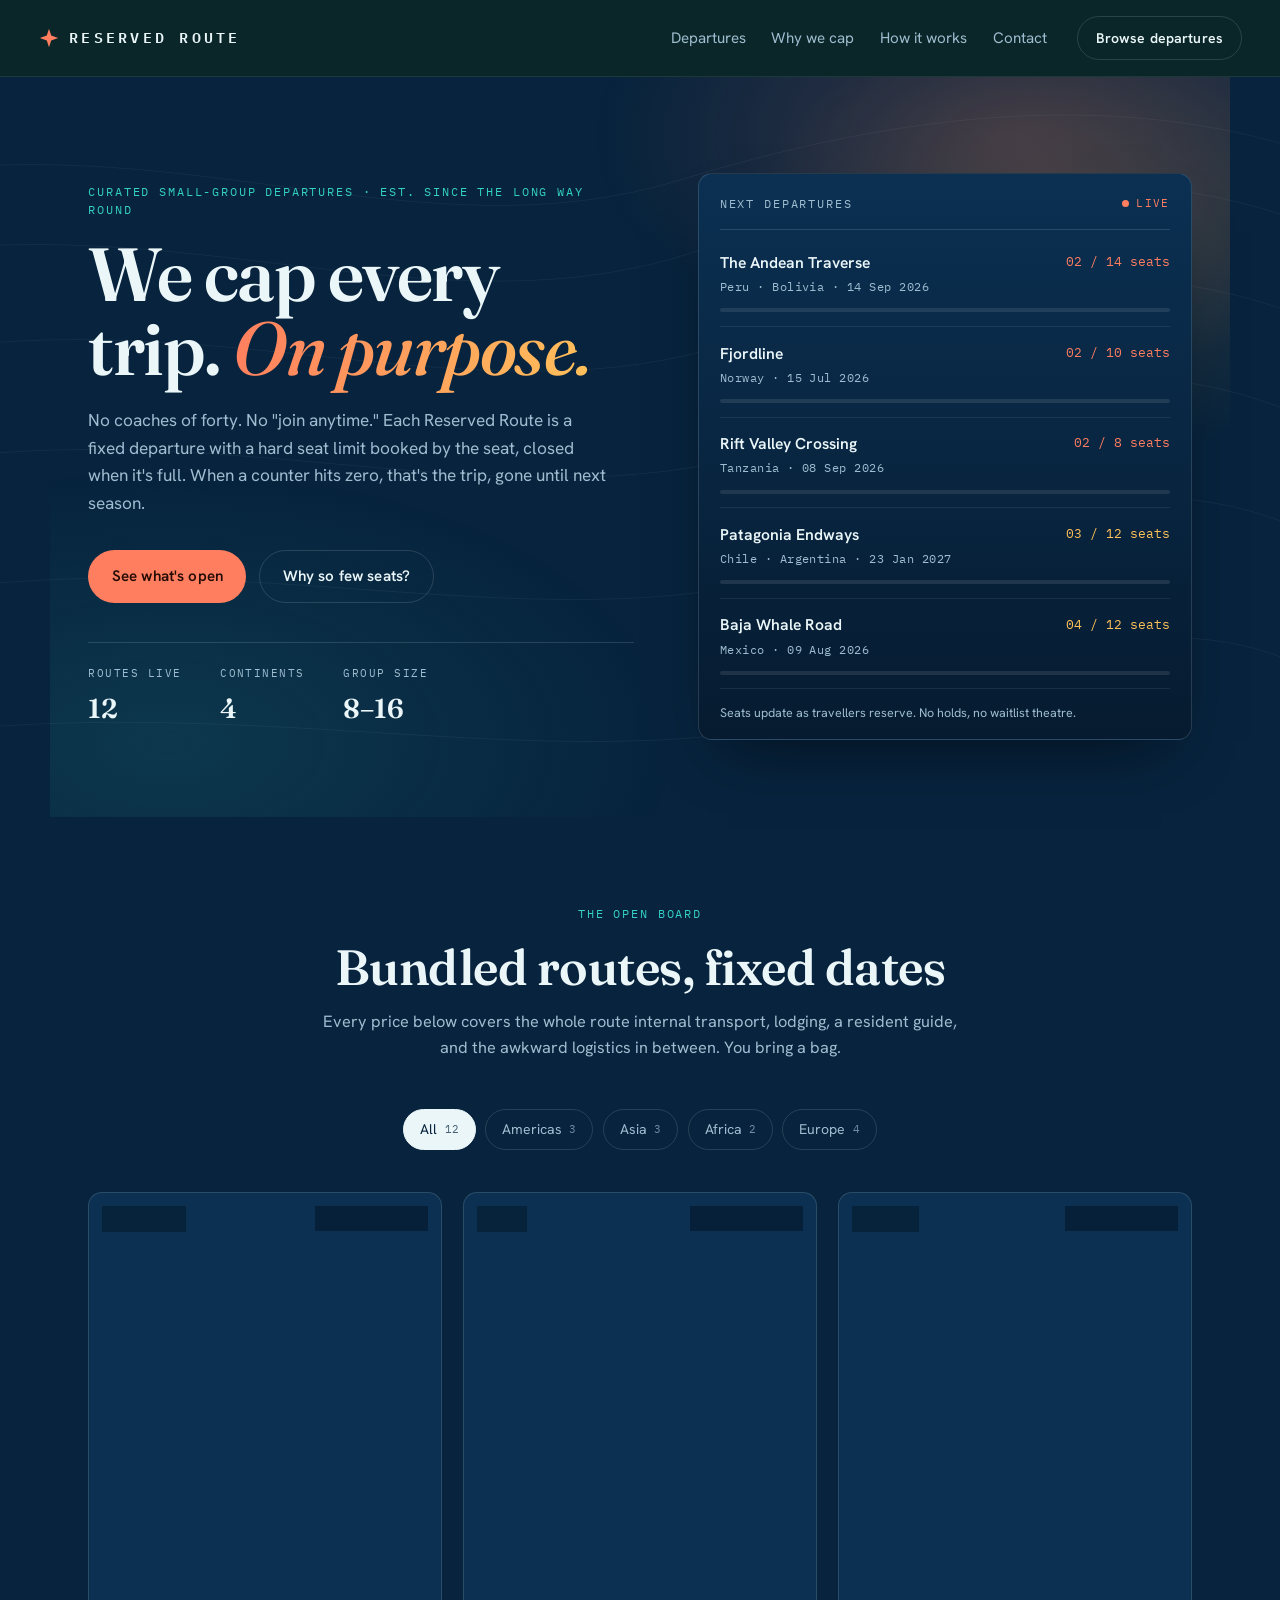
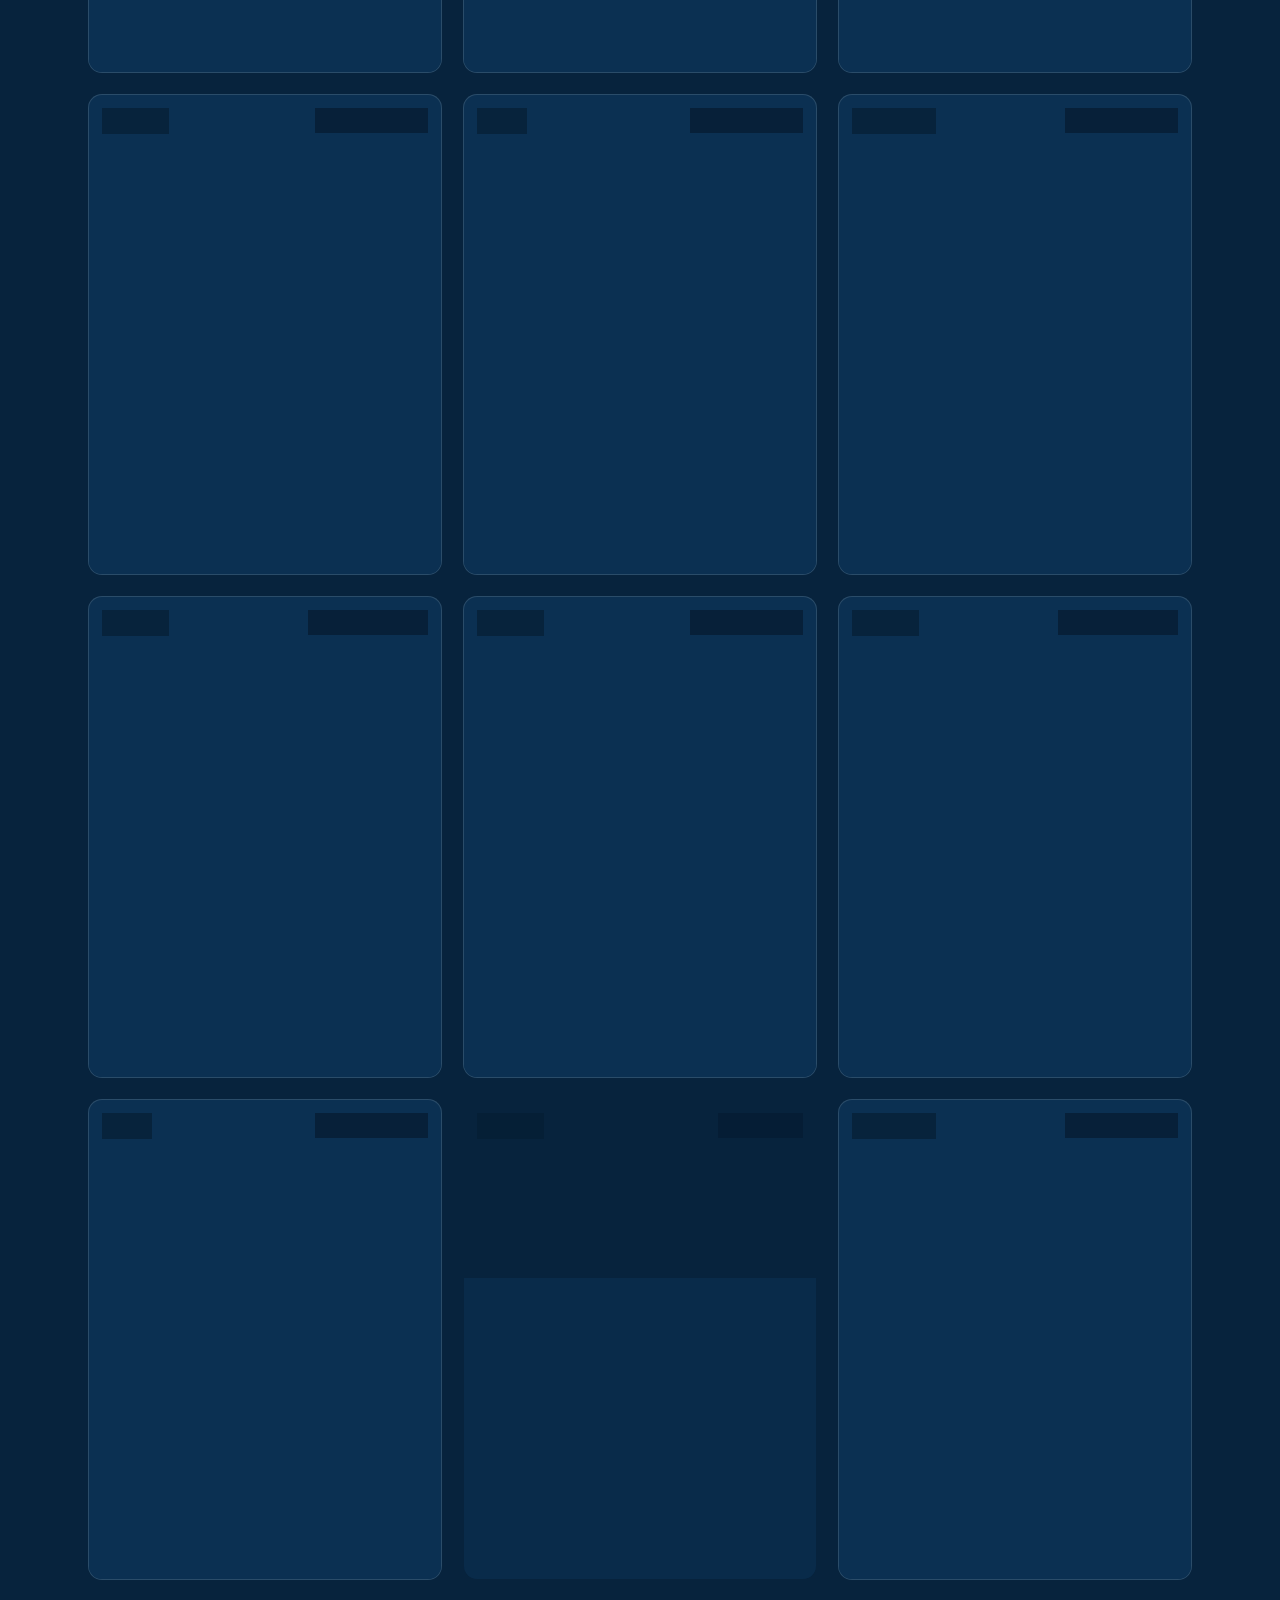
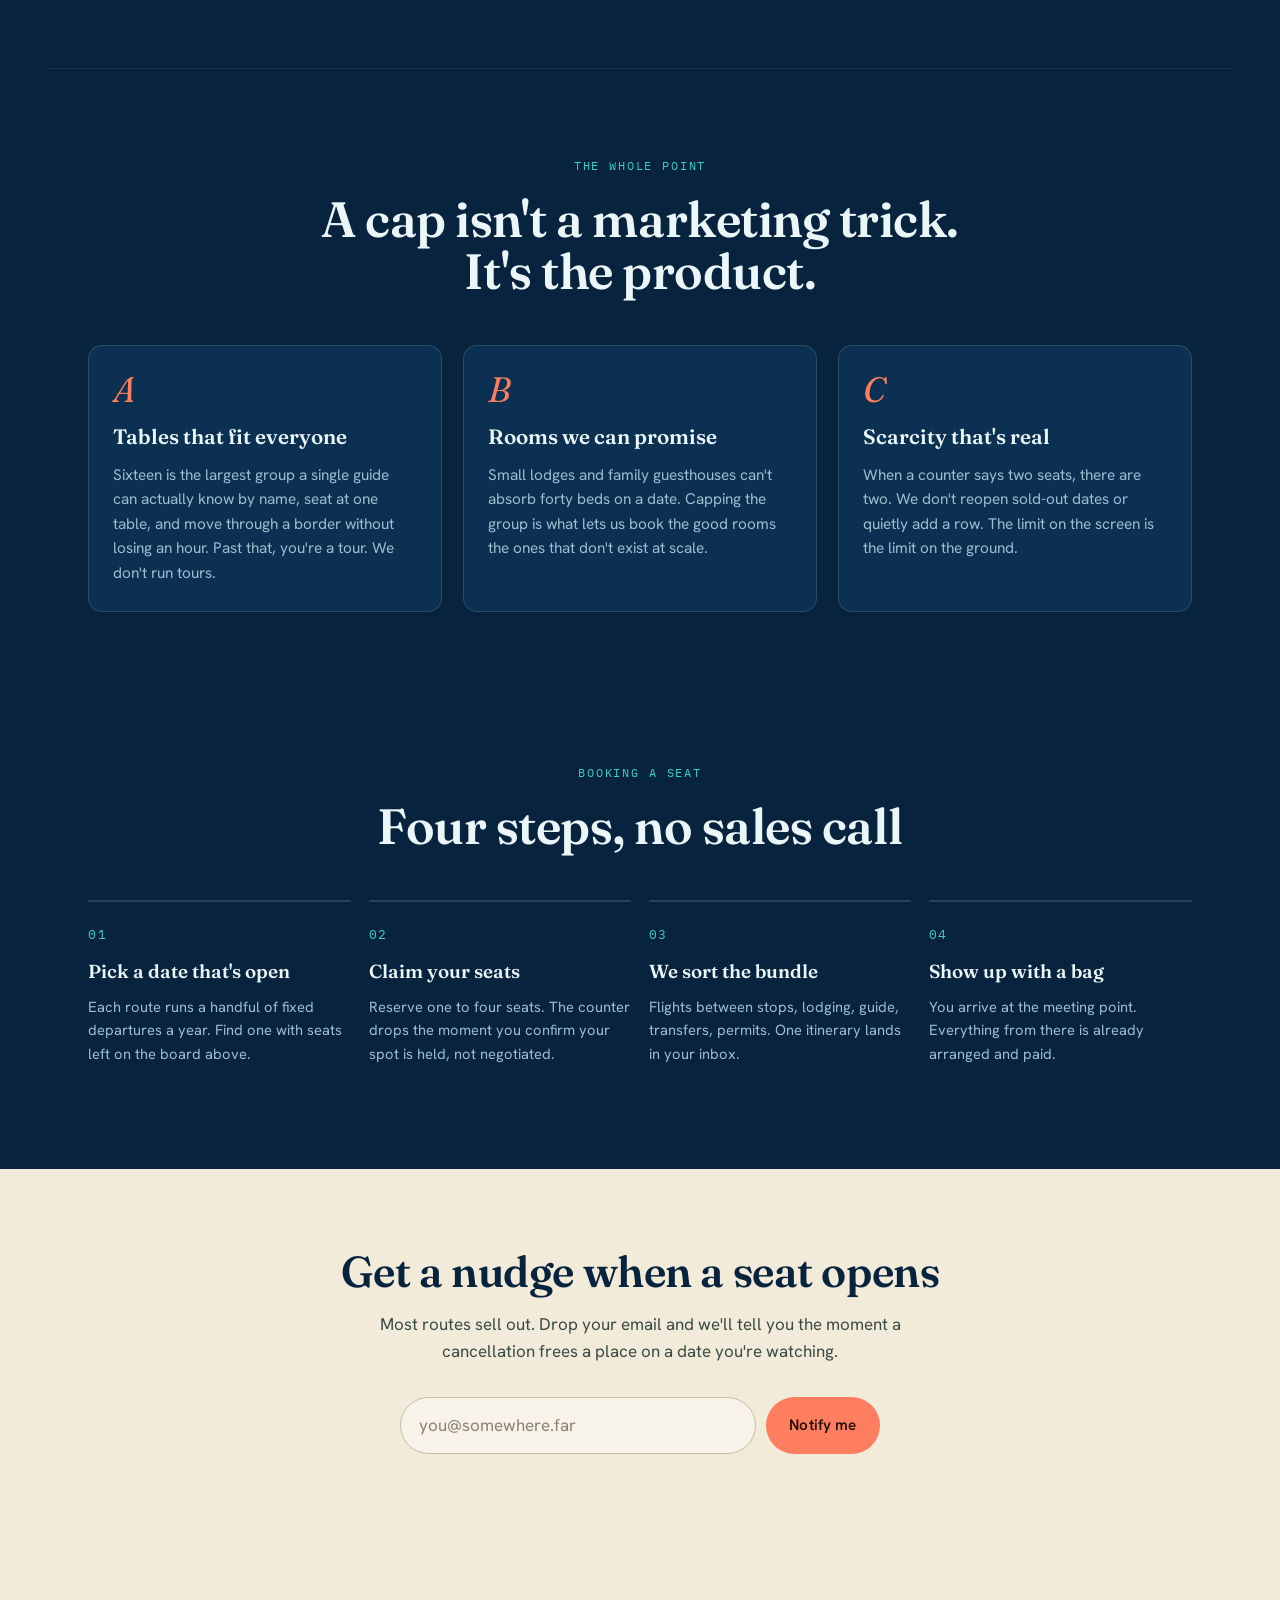
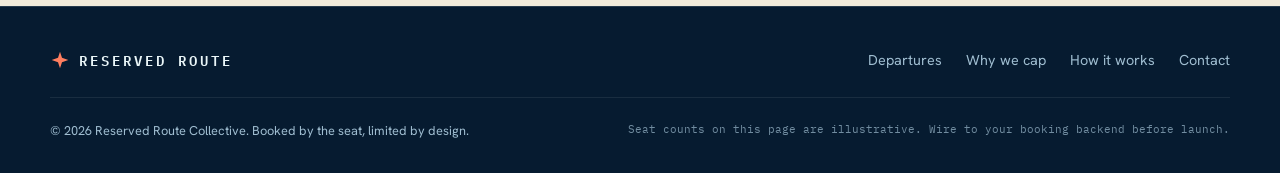
==== commit 4ee0c858: "Add files via upload" ====
--- a/index.html
+++ b/index.html
@@ -3,7 +3,7 @@
 <head>
 <meta charset="UTF-8" />
 <meta name="viewport" content="width=device-width, initial-scale=1.0" />
-<title>Wayfare — Small-group departures, capped on purpose</title>
+<title>Reserved Route — Small-group departures, capped on purpose</title>
 <meta name="description" content="Curated small-group trips with fixed dates and a hard cap on every departure. Reserve a seat before it's gone." />
 
 <link rel="preconnect" href="https://fonts.googleapis.com" />
@@ -29,11 +29,11 @@
 
 <!-- ============ HEADER ============ -->
 <header class="site-head" id="top">
-  <a class="brand" href="#top" aria-label="Wayfare home">
+  <a class="brand" href="#top" aria-label="Reserved Route home">
     <span class="brand__mark" aria-hidden="true">
       <svg viewBox="0 0 24 24" width="22" height="22"><path d="M12 2 14.4 9.2 22 12 14.4 14.8 12 22 9.6 14.8 2 12 9.6 9.2Z" fill="currentColor"/></svg>
     </span>
-    <span class="brand__word">WAYFARE</span>
+    <span class="brand__word">RESERVED ROUTE</span>
   </a>
 
   <nav class="site-nav" aria-label="Primary">
@@ -64,8 +64,8 @@
       <p class="eyebrow">Curated small-group departures · est. since the long way round</p>
       <h1 class="hero__title">We cap every<br>trip. <em>On purpose.</em></h1>
       <p class="hero__lede">
-        No coaches of forty. No "join anytime." Each Wayfare route is a fixed
-        departure with a hard seat limit — booked by the seat, closed when it's full.
+        No coaches of forty. No "join anytime." Each Reserved Route is a fixed
+        departure with a hard seat limit booked by the seat, closed when it's full.
         When a counter hits zero, that's the trip, gone until next season.
       </p>
       <div class="hero__actions">
@@ -97,7 +97,7 @@
     <div class="sec-head">
       <p class="eyebrow">The open board</p>
       <h2 class="sec-title">Bundled routes, fixed dates</h2>
-      <p class="sec-sub">Every price below covers the whole route — internal transport, lodging, a resident guide, and the awkward logistics in between. You bring a bag.</p>
+      <p class="sec-sub">Every price below covers the whole route internal transport, lodging, a resident guide, and the awkward logistics in between. You bring a bag.</p>
     </div>
 
     <div class="filters" role="tablist" aria-label="Filter departures by region">
@@ -128,7 +128,7 @@
       <article class="reason">
         <span class="reason__num">B</span>
         <h3>Rooms we can promise</h3>
-        <p>Small lodges and family guesthouses can't absorb forty beds on a date. Capping the group is what lets us book the good rooms — the ones that don't exist at scale.</p>
+        <p>Small lodges and family guesthouses can't absorb forty beds on a date. Capping the group is what lets us book the good rooms the ones that don't exist at scale.</p>
       </article>
       <article class="reason">
         <span class="reason__num">C</span>
@@ -153,7 +153,7 @@
       <li class="step">
         <span class="step__n">02</span>
         <h3>Claim your seats</h3>
-        <p>Reserve one to four seats. The counter drops the moment you confirm — your spot is held, not negotiated.</p>
+        <p>Reserve one to four seats. The counter drops the moment you confirm your spot is held, not negotiated.</p>
       </li>
       <li class="step">
         <span class="step__n">03</span>
@@ -190,7 +190,7 @@
       <span class="brand__mark" aria-hidden="true">
         <svg viewBox="0 0 24 24" width="20" height="20"><path d="M12 2 14.4 9.2 22 12 14.4 14.8 12 22 9.6 14.8 2 12 9.6 9.2Z" fill="currentColor"/></svg>
       </span>
-      <span class="brand__word">WAYFARE</span>
+      <span class="brand__word">RESERVED ROUTE</span>
     </div>
     <nav class="foot__links" aria-label="Footer">
       <a href="#departures">Departures</a>
@@ -200,7 +200,7 @@
     </nav>
   </div>
   <div class="foot__bottom">
-    <p>&copy; <span id="year"></span> Wayfare Collective. Booked by the seat, limited by design.</p>
+    <p>&copy; <span id="year"></span> Reserved Route Collective. Booked by the seat, limited by design.</p>
     <p class="foot__fine">Seat counts on this page are illustrative. Wire to your booking backend before launch.</p>
   </div>
 </footer>
--- a/styles.css
+++ b/styles.css
@@ -1,5 +1,5 @@
 /* =========================================================
-   WAYFARE — styles.css
+   RESERVED ROUTE — styles.css
    Palette: coastal holiday. Deep ocean blues + turquoise water,
    with a warm sunset coral kept for scarcity & calls to action.
    Type: Fraunces (display) · Hanken Grotesk (body) · IBM Plex Mono (data)
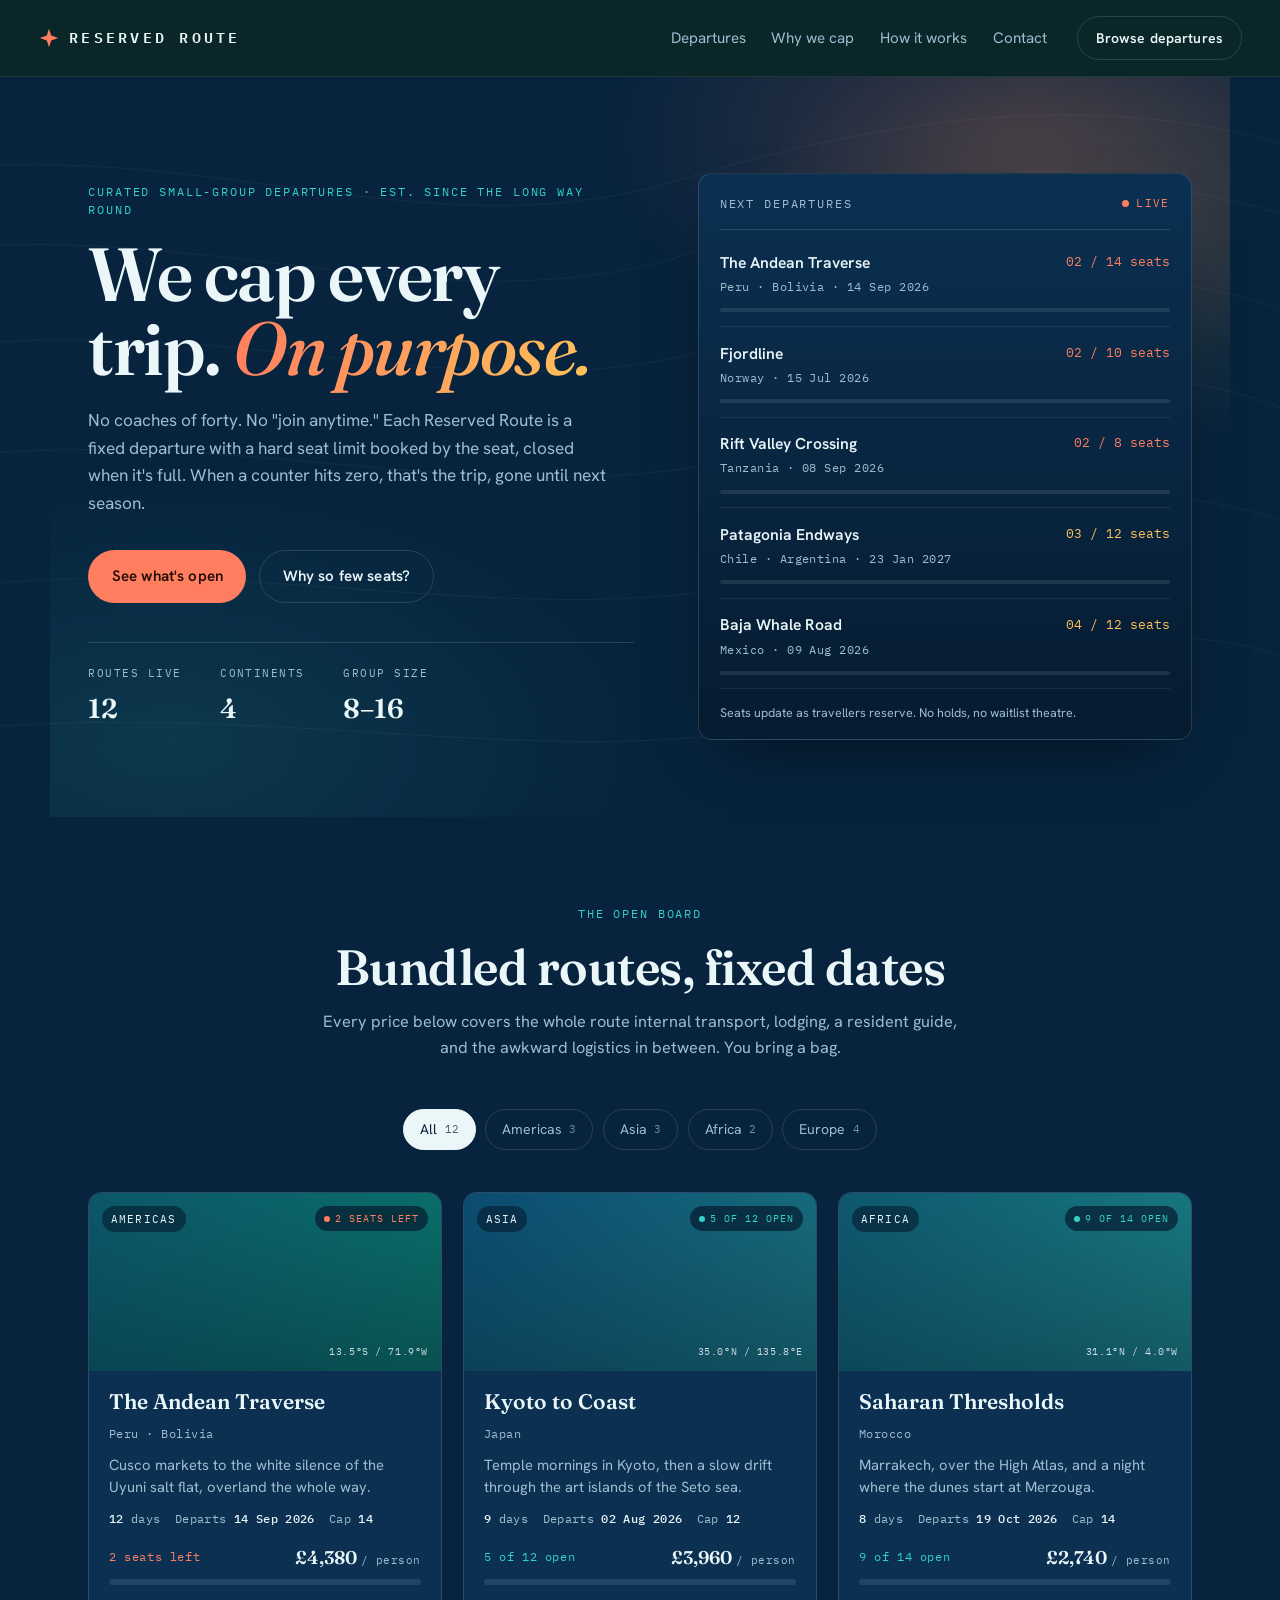
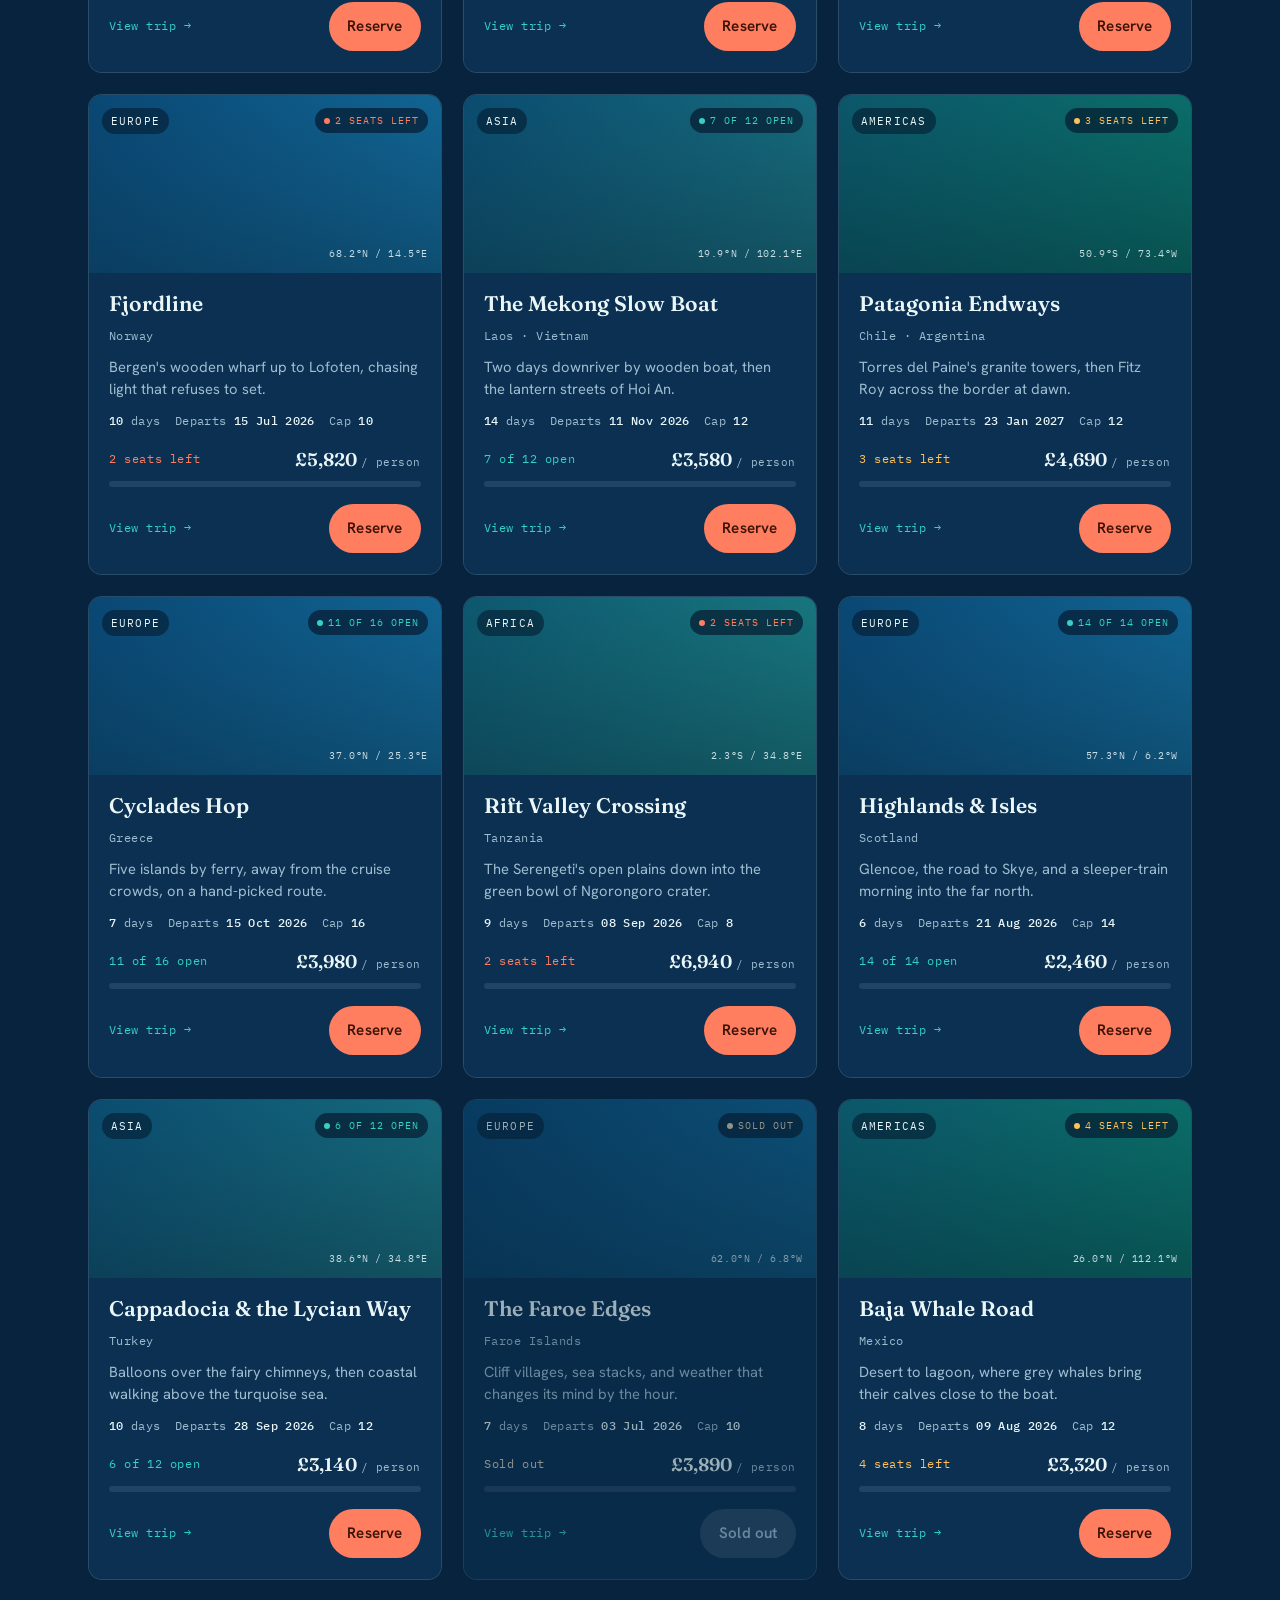
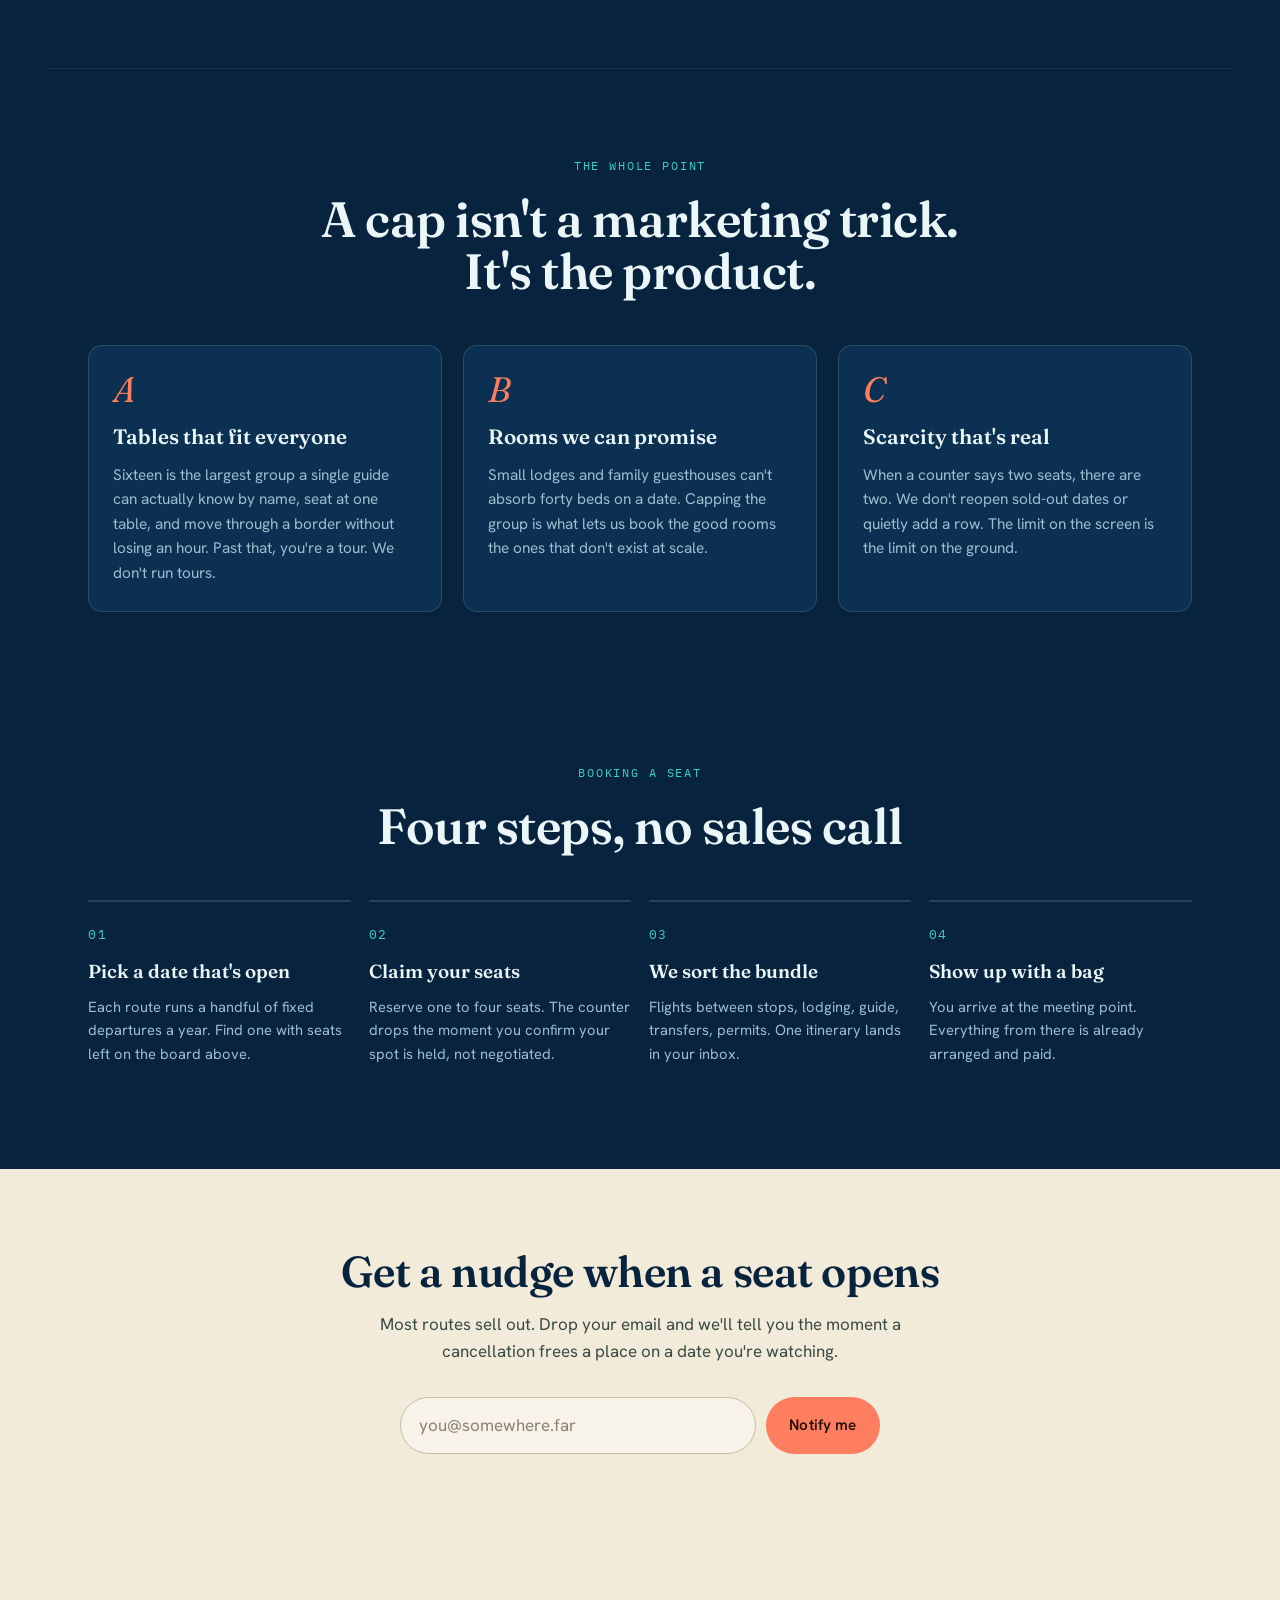
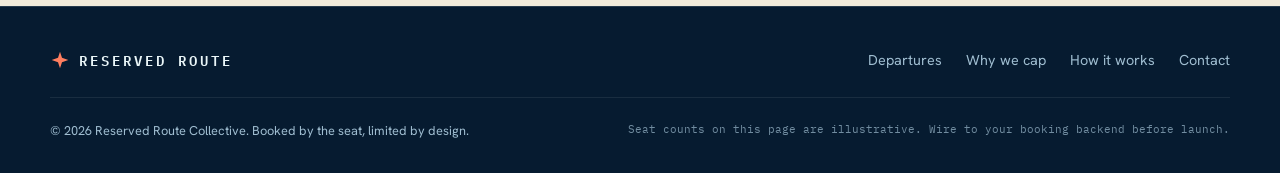
==== commit 15265661: "Add files via upload" ====
--- a/index.html
+++ b/index.html
@@ -223,5 +223,19 @@
 <script src="data.js"></script>
 <script src="booking.js"></script>
 <script src="app.js"></script>
+
+<!--Start of Tawk.to Script-->
+<script type="text/javascript">
+var Tawk_API=Tawk_API||{}, Tawk_LoadStart=new Date();
+(function(){
+  var s1=document.createElement("script"),s0=document.getElementsByTagName("script")[0];
+  s1.async=true;
+  s1.src='https://embed.tawk.to/6682b239eaf3bd8d4d16d491/1jsbnsjvm';
+  s1.charset='UTF-8';
+  s1.setAttribute('crossorigin','*');
+  s0.parentNode.insertBefore(s1,s0);
+})();
+</script>
+<!--End of Tawk.to Script-->
 </body>
 </html>
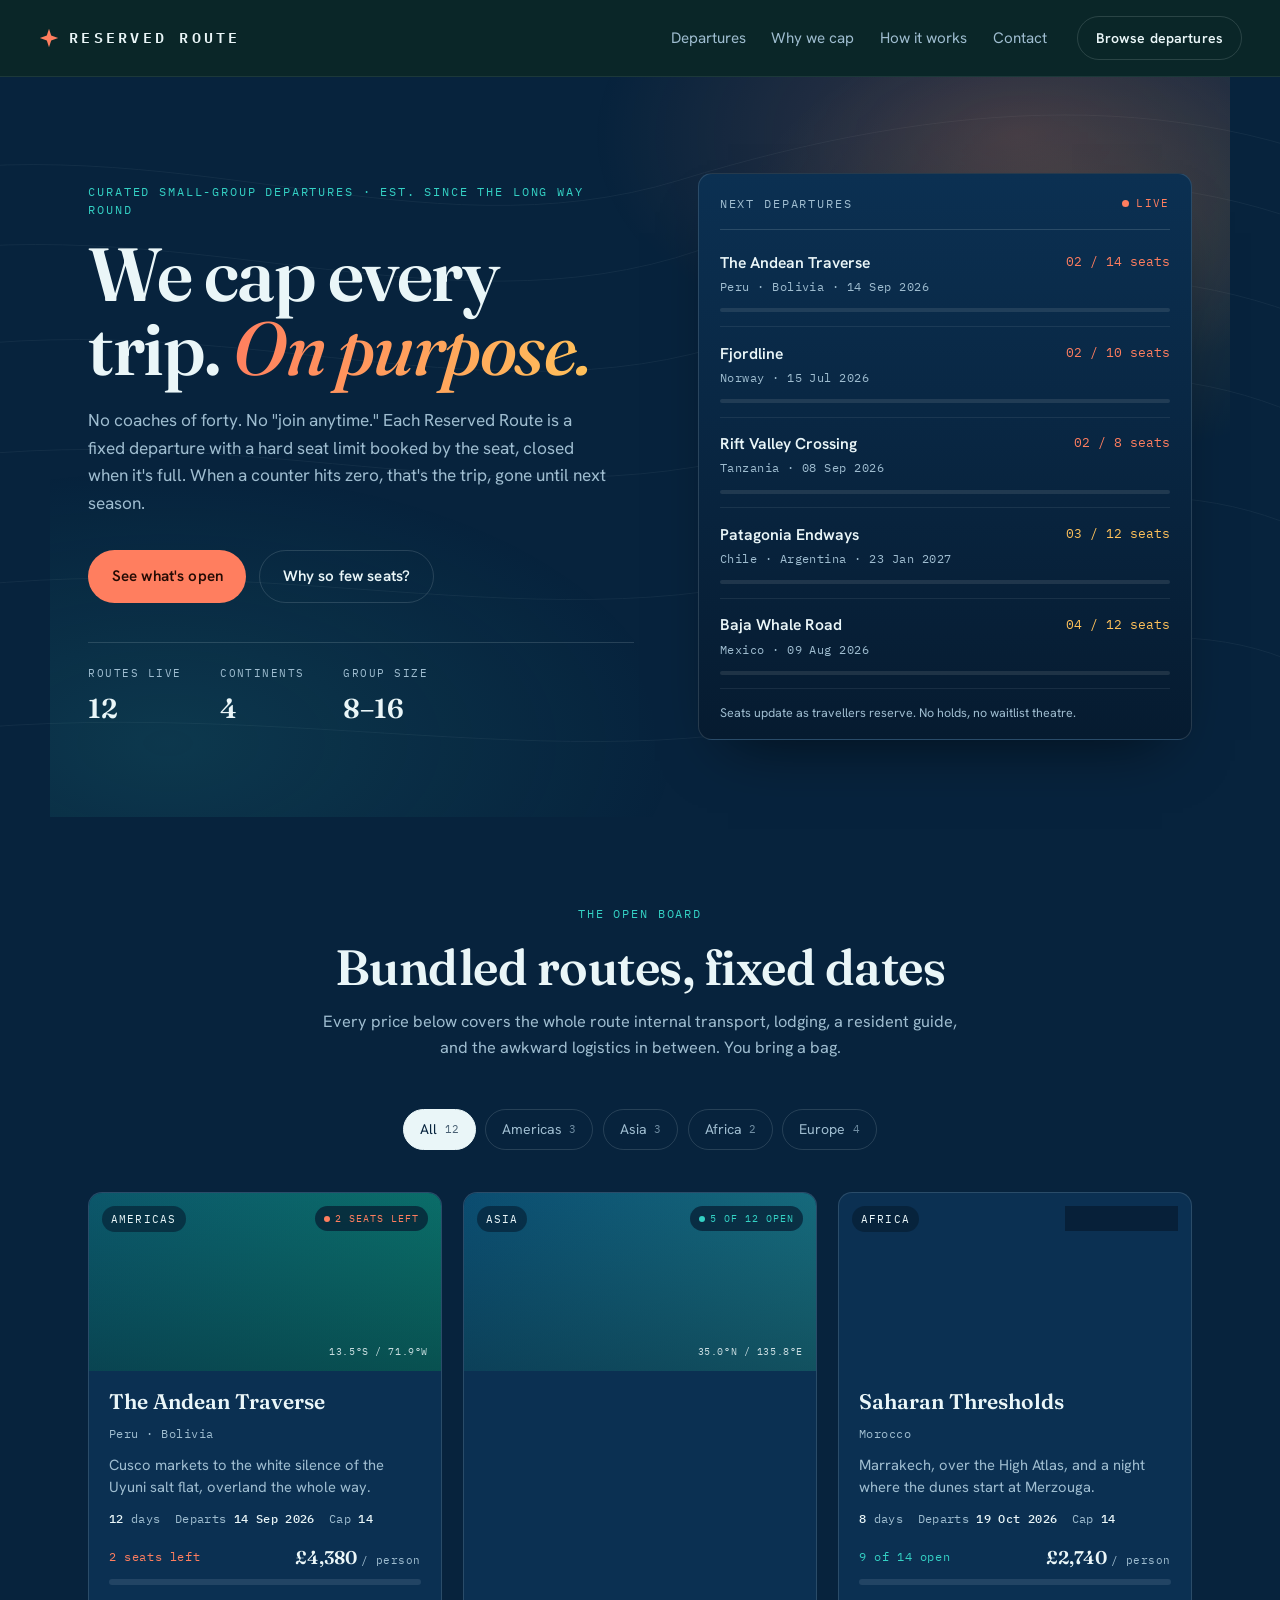
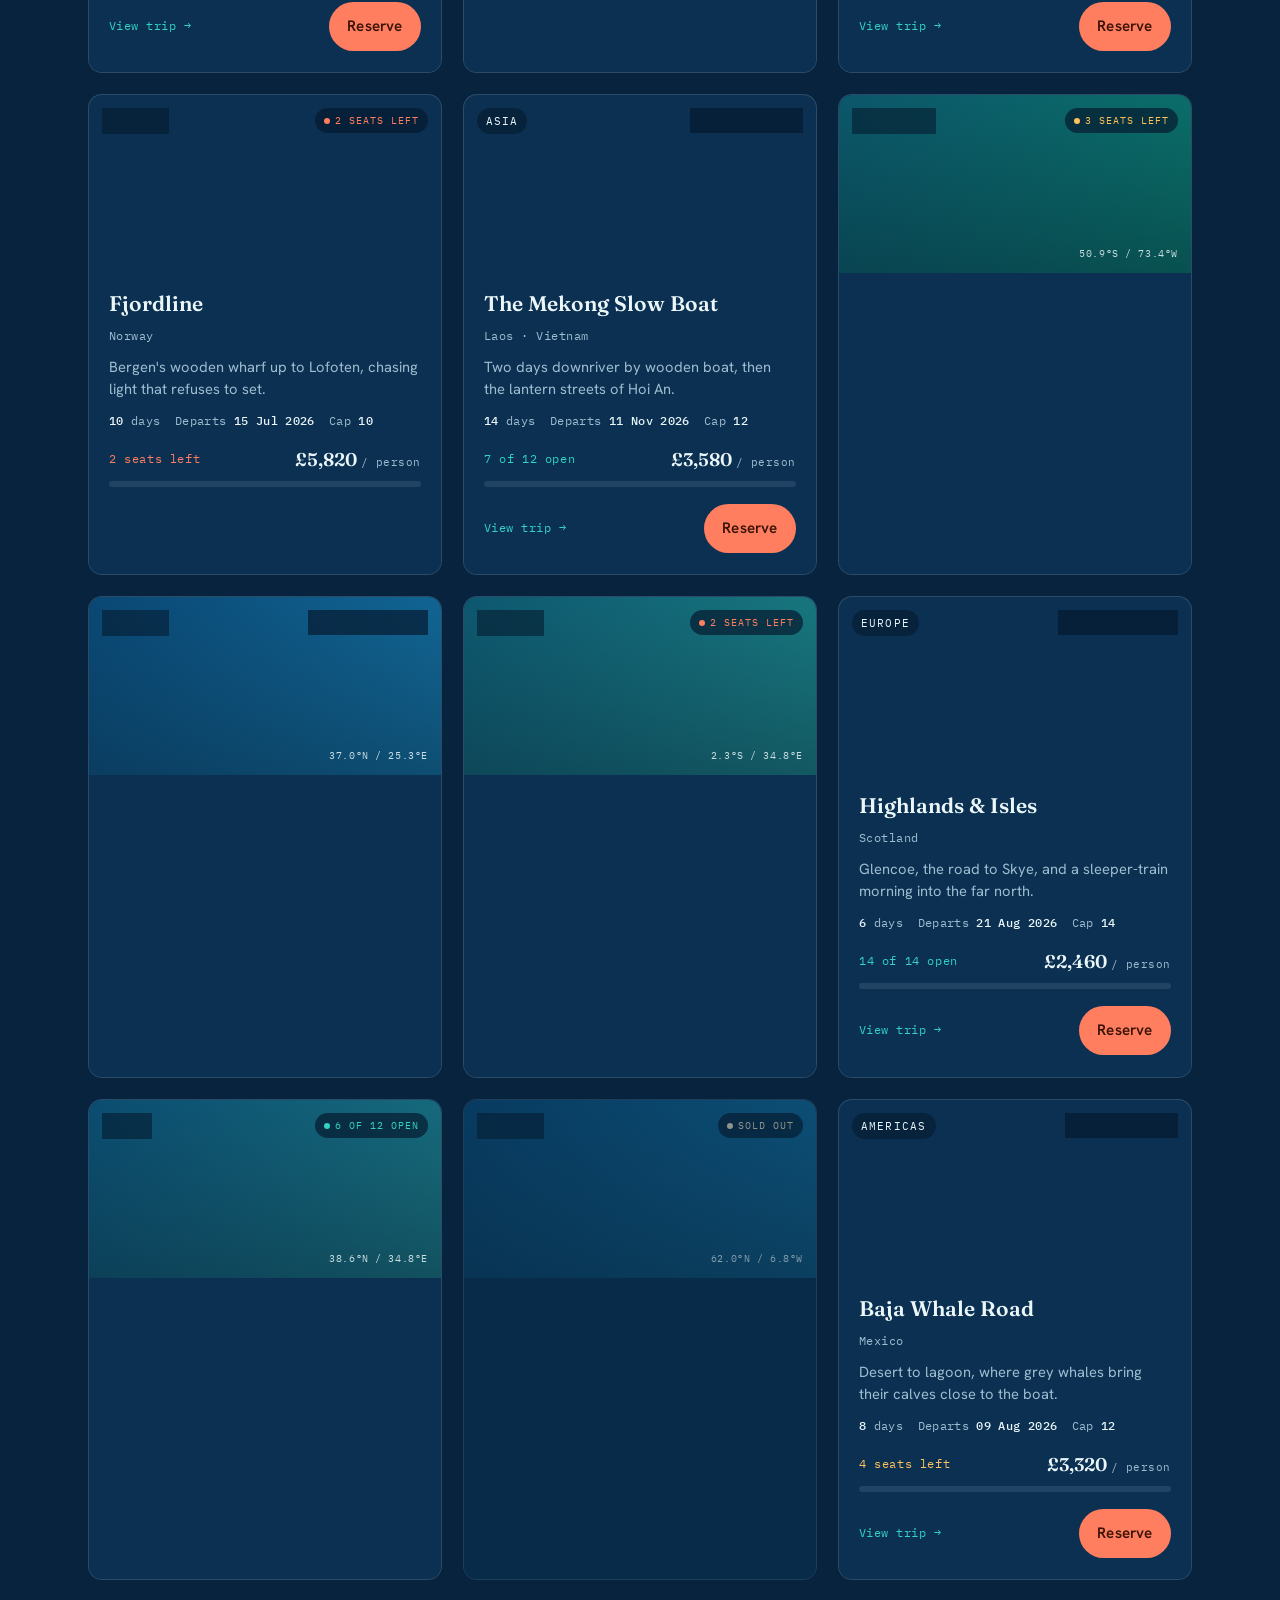
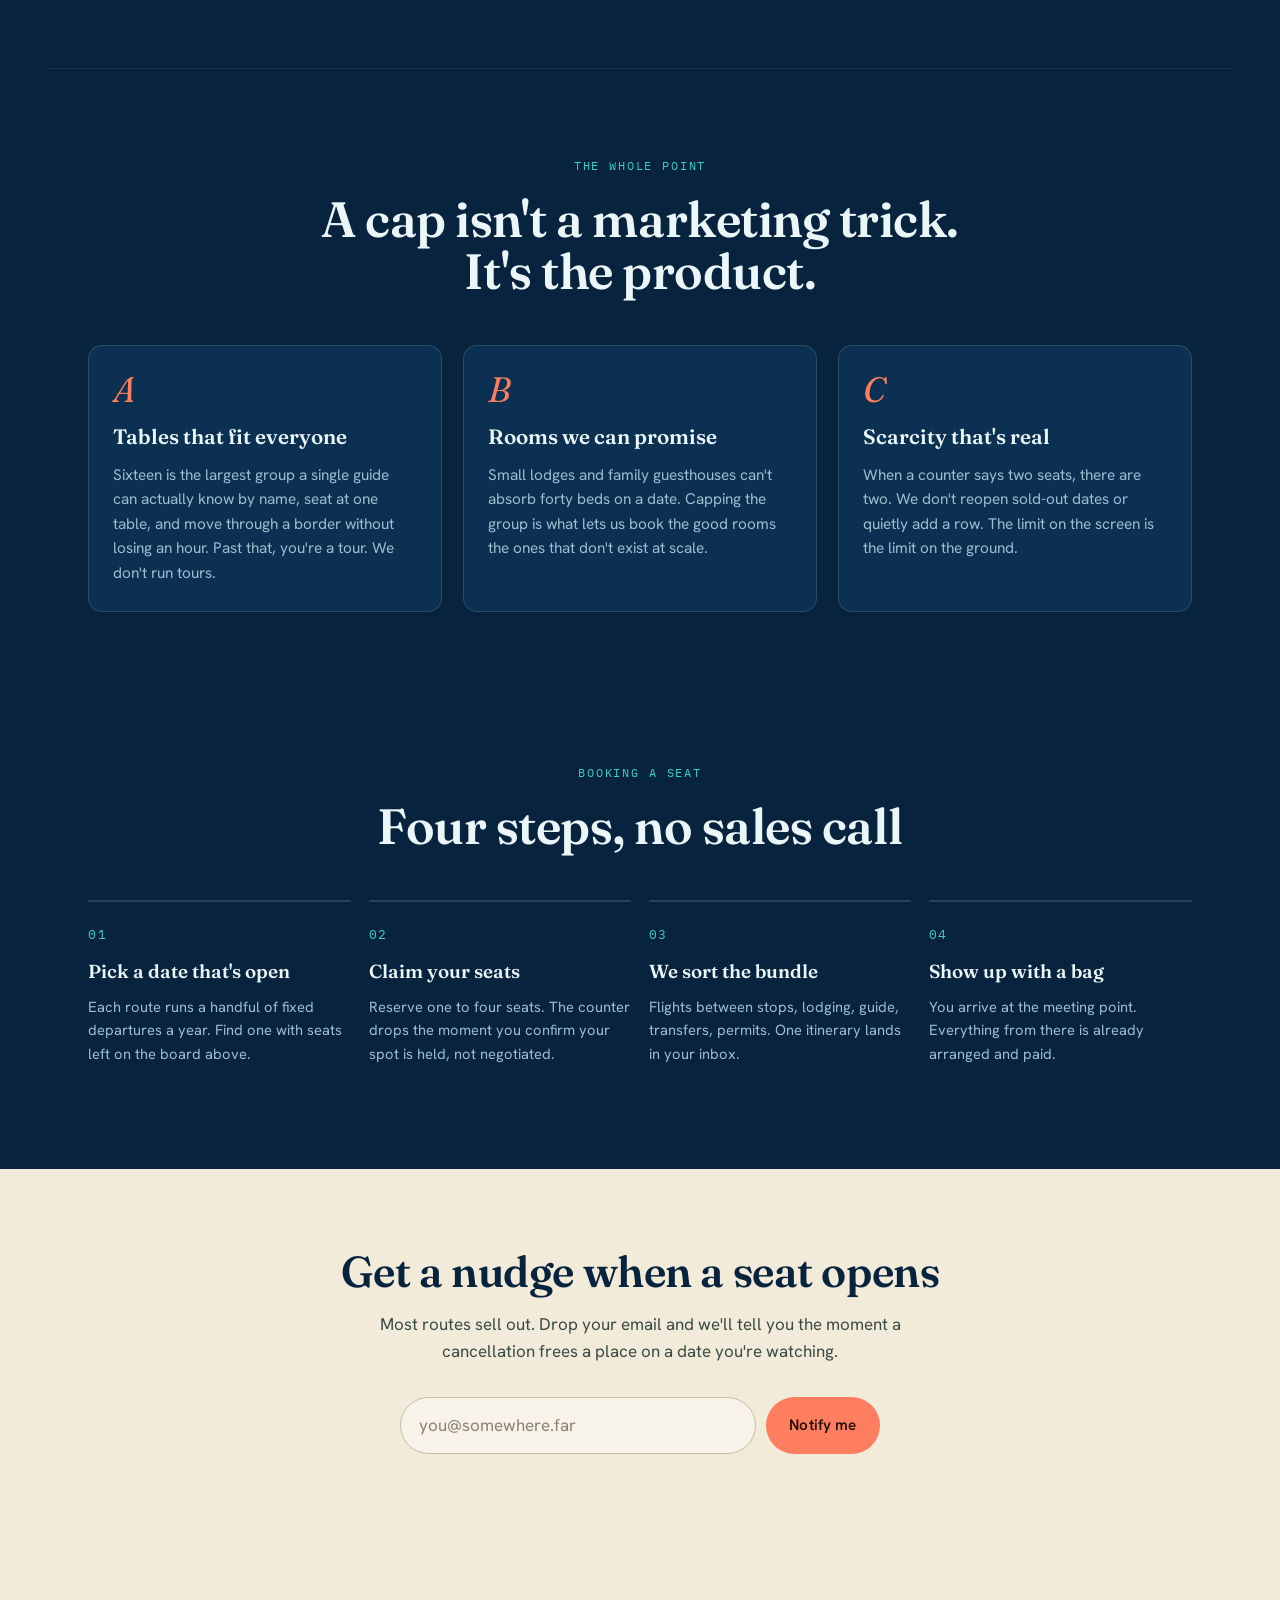
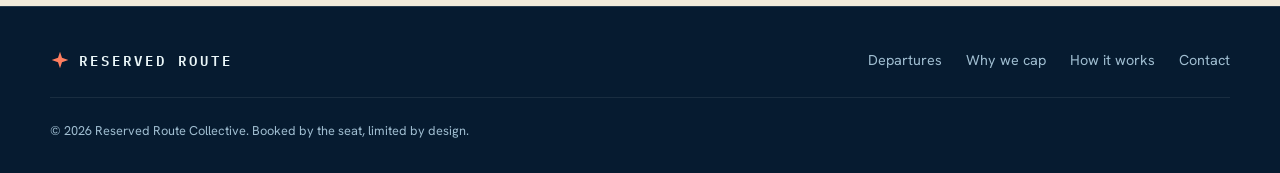
==== commit 43554897: "Add files via upload" ====
--- a/index.html
+++ b/index.html
@@ -201,7 +201,6 @@
   </div>
   <div class="foot__bottom">
     <p>&copy; <span id="year"></span> Reserved Route Collective. Booked by the seat, limited by design.</p>
-    <p class="foot__fine">Seat counts on this page are illustrative. Wire to your booking backend before launch.</p>
   </div>
 </footer>
 
@@ -230,7 +229,7 @@
 (function(){
   var s1=document.createElement("script"),s0=document.getElementsByTagName("script")[0];
   s1.async=true;
-  s1.src='https://embed.tawk.to/6682b239eaf3bd8d4d16d491/1jsbnsjvm';
+  s1.src='https://embed.tawk.to/6a436c654ddb011d4eda087e/default';
   s1.charset='UTF-8';
   s1.setAttribute('crossorigin','*');
   s0.parentNode.insertBefore(s1,s0);
